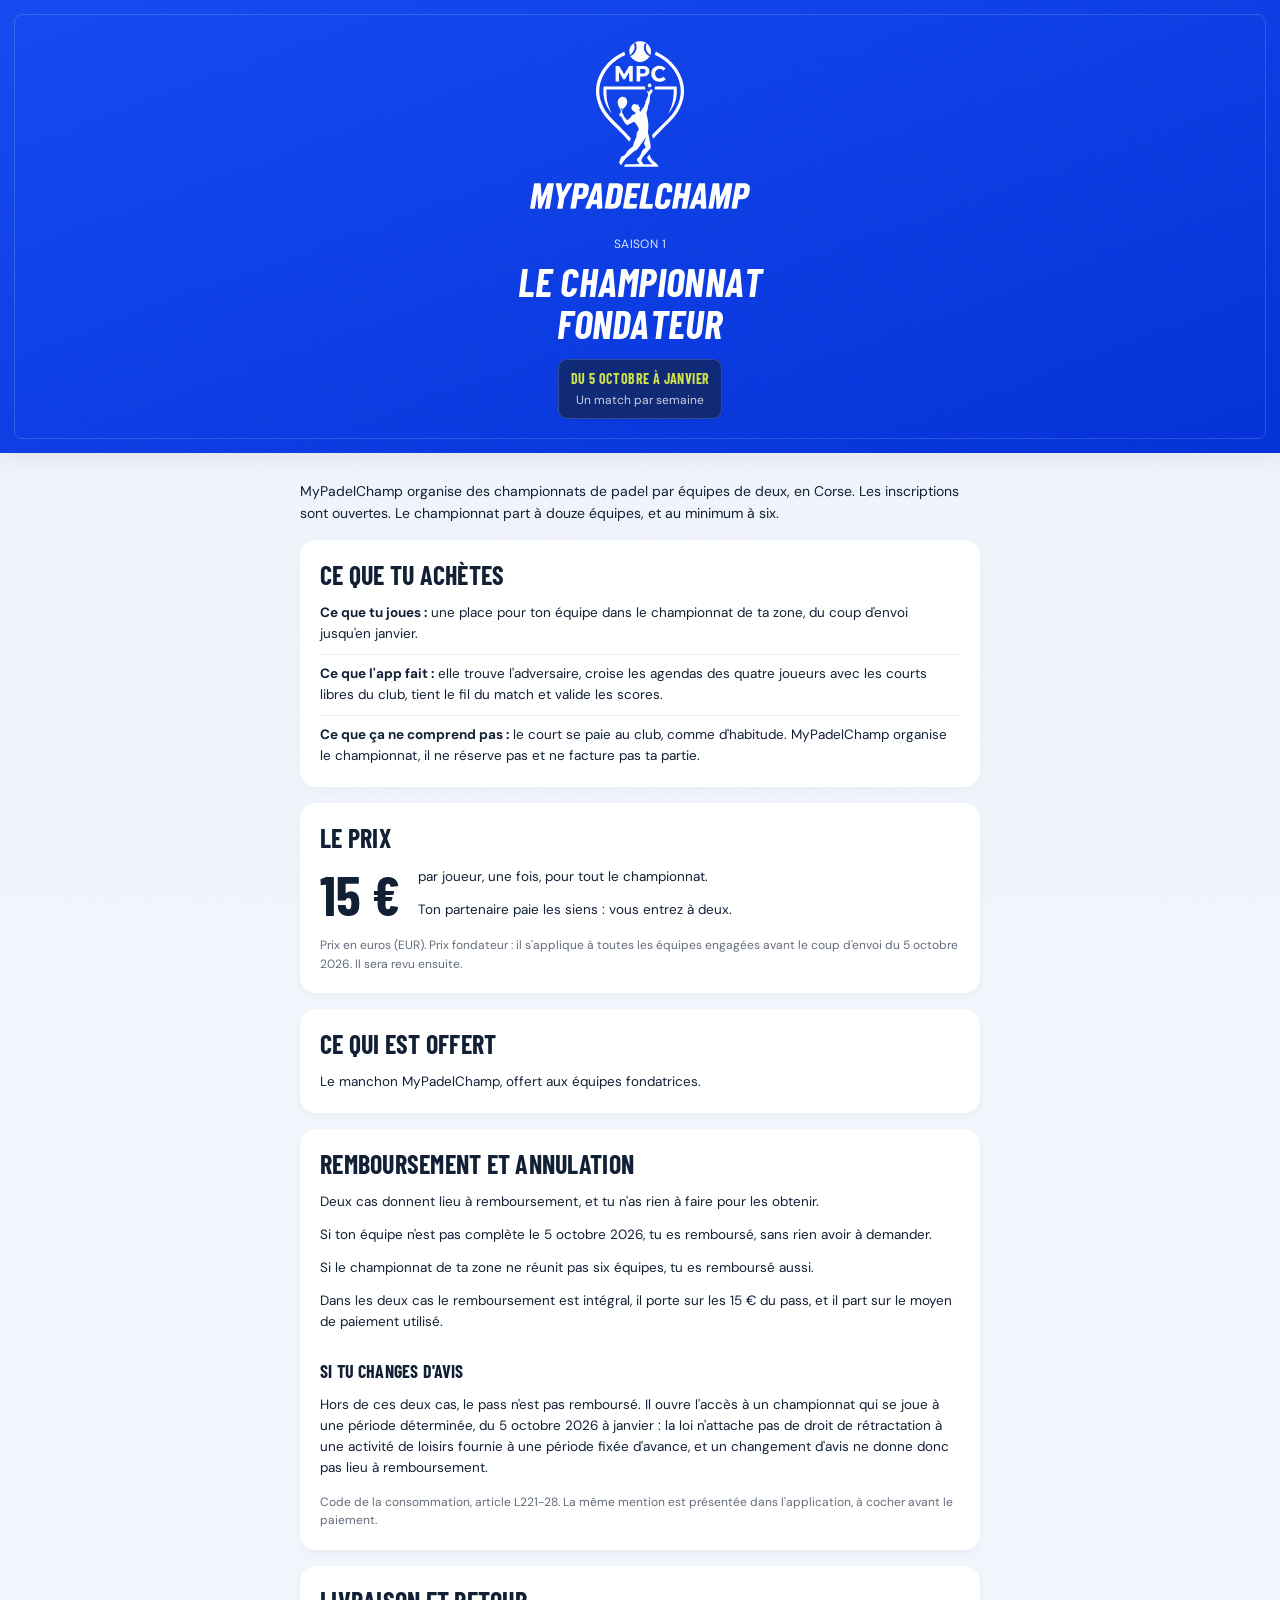
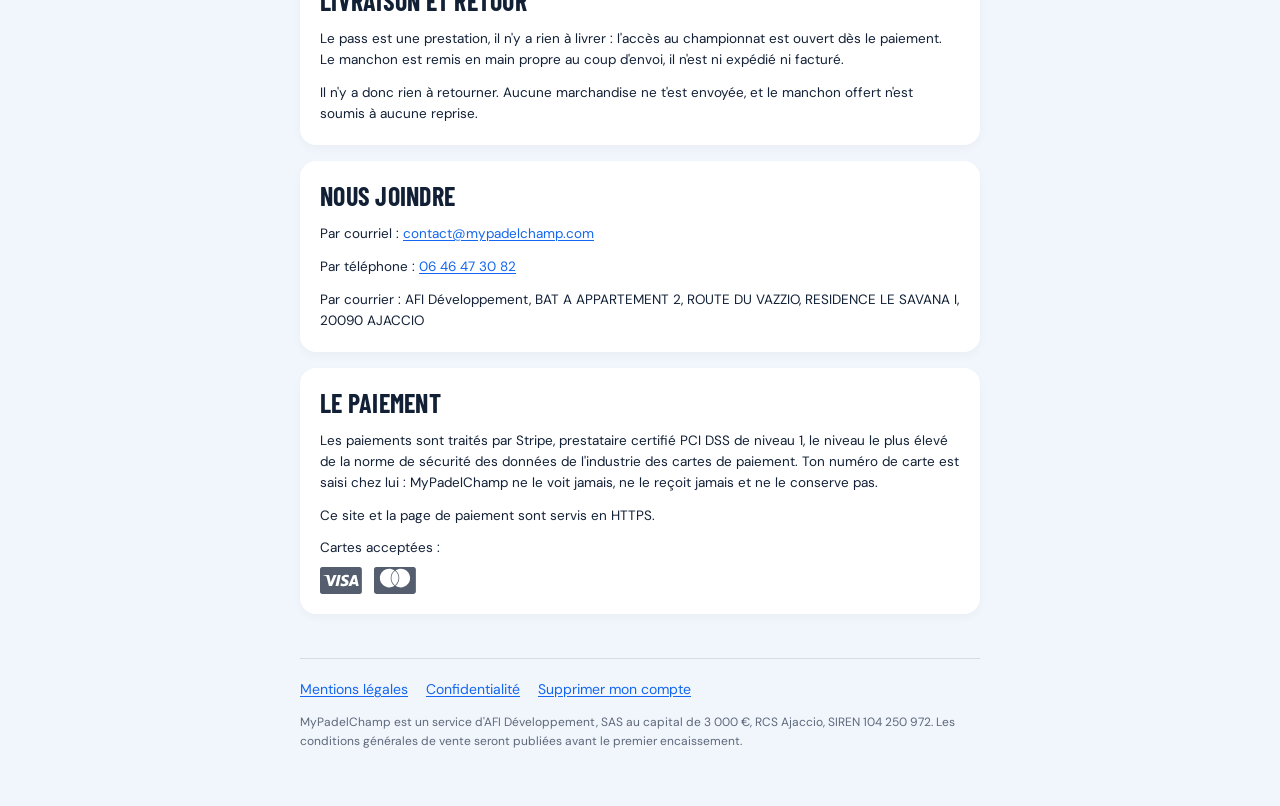
==== index.html @ 0e075cab "Mise a jour du site (source 9bb8afb)" ====
<!DOCTYPE html>
<html lang="fr">
<head>
<meta charset="utf-8">
<meta name="viewport" content="width=device-width, initial-scale=1">
<title>MyPadelChamp, championnats de padel par équipes en Corse</title>
<meta name="description" content="MyPadelChamp organise des championnats de padel par équipes de deux, en Corse. Le pass fondateur, ce qu'il comprend, son prix et ses conditions de remboursement.">
<link rel="canonical" href="https://mypadelchamp.com/">
<link rel="stylesheet" href="styles.css">
<link rel="icon" href="marque/blason.svg" type="image/svg+xml">
<!--
  Fiche produit, et non page de vente : ce site ne promet rien que l'application ne dise pas.
  Les textes du produit, la forme de l'affiche et la politique d'annulation sont ceux de
  l'écran d'offre et de la feuille de paiement de l'application.

  TROIS CHOSES À NE PAS PERDRE DE VUE EN MODIFIANT CETTE PAGE.

  1. La date du coup d'envoi est lue en base par l'application ; ici elle est écrite en dur.
     Ses quatre occurrences se reprennent ensemble ou pas du tout : la plaque de l'affiche,
     la condition du prix fondateur, et les deux cas de remboursement.
  2. La politique d'annulation doit rester mot pour mot celle que le joueur coche avant de
     payer dans l'application. Deux textes qui divergent valent moins que pas de texte.
  3. Aucun chiffre qui ne puisse être prouvé : ni nombre d'inscrits, ni compte à rebours,
     ni témoignage.
-->
</head>
<body>

<header class="affiche">
  <img class="blason" src="marque/blason.svg" alt="">
  <img class="wordmark" src="marque/wordmark.svg" alt="MyPadelChamp">
  <p class="kicker">Saison 1</p>
  <h1>Le championnat<br>fondateur</h1>
  <div class="plaque">
    <p class="plaque-dates">Du 5 octobre à janvier</p>
    <p class="plaque-ligne">Un match par semaine</p>
  </div>
</header>

<main class="page">

  <p class="accroche">MyPadelChamp organise des championnats de padel par équipes de deux, en Corse. Les inscriptions sont ouvertes. Le championnat part à douze équipes, et au minimum à six.</p>

  <section class="carte">
    <h2>Ce que tu achètes</h2>
    <p class="fait"><b>Ce que tu joues :</b> une place pour ton équipe dans le championnat de ta zone, du coup d'envoi jusqu'en janvier.</p>
    <p class="fait"><b>Ce que l'app fait :</b> elle trouve l'adversaire, croise les agendas des quatre joueurs avec les courts libres du club, tient le fil du match et valide les scores.</p>
    <p class="fait"><b>Ce que ça ne comprend pas :</b> le court se paie au club, comme d'habitude. MyPadelChamp organise le championnat, il ne réserve pas et ne facture pas ta partie.</p>
  </section>

  <section class="carte">
    <h2>Le prix</h2>
    <div class="prix">
      <span class="montant">15 €</span>
      <div class="detail">
        <p>par joueur, une fois, pour tout le championnat.</p>
        <p>Ton partenaire paie les siens : vous entrez à deux.</p>
      </div>
    </div>
    <p class="note">Prix en euros (EUR). Prix fondateur : il s'applique à toutes les équipes engagées avant le coup d'envoi du 5 octobre 2026. Il sera revu ensuite.</p>
  </section>

  <section class="carte">
    <h2>Ce qui est offert</h2>
    <p>Le manchon MyPadelChamp, offert aux équipes fondatrices.</p>
  </section>

  <section class="carte">
    <h2>Remboursement et annulation</h2>
    <p>Deux cas donnent lieu à remboursement, et tu n'as rien à faire pour les obtenir.</p>
    <p>Si ton équipe n'est pas complète le 5 octobre 2026, tu es remboursé, sans rien avoir à demander.</p>
    <p>Si le championnat de ta zone ne réunit pas six équipes, tu es remboursé aussi.</p>
    <p>Dans les deux cas le remboursement est intégral, il porte sur les 15 € du pass, et il part sur le moyen de paiement utilisé.</p>
    <h3>Si tu changes d'avis</h3>
    <p>Hors de ces deux cas, le pass n'est pas remboursé. Il ouvre l'accès à un championnat qui se joue à une période déterminée, du 5 octobre 2026 à janvier : la loi n'attache pas de droit de rétractation à une activité de loisirs fournie à une période fixée d'avance, et un changement d'avis ne donne donc pas lieu à remboursement.</p>
    <p class="note">Code de la consommation, article L221-28. La même mention est présentée dans l'application, à cocher avant le paiement.</p>
  </section>

  <section class="carte">
    <h2>Livraison et retour</h2>
    <p>Le pass est une prestation, il n'y a rien à livrer : l'accès au championnat est ouvert dès le paiement. Le manchon est remis en main propre au coup d'envoi, il n'est ni expédié ni facturé.</p>
    <p>Il n'y a donc rien à retourner. Aucune marchandise ne t'est envoyée, et le manchon offert n'est soumis à aucune reprise.</p>
  </section>

  <section class="carte">
    <h2>Nous joindre</h2>
    <p>Par courriel : <a href="mailto:contact@mypadelchamp.com">contact@mypadelchamp.com</a></p>
    <p>Par téléphone : <a href="tel:+33646473082">06 46 47 30 82</a></p>
    <p>Par courrier : AFI Développement, BAT A APPARTEMENT 2, ROUTE DU VAZZIO, RESIDENCE LE SAVANA I, 20090 AJACCIO</p>
  </section>

  <section class="carte">
    <h2>Le paiement</h2>
    <p>Les paiements sont traités par Stripe, prestataire certifié PCI DSS de niveau 1, le niveau le plus élevé de la norme de sécurité des données de l'industrie des cartes de paiement. Ton numéro de carte est saisi chez lui : MyPadelChamp ne le voit jamais, ne le reçoit jamais et ne le conserve pas.</p>
    <p>Ce site et la page de paiement sont servis en HTTPS.</p>
    <p>Cartes acceptées :</p>
    <p class="logos-cartes">
      <svg width="42" height="27" viewBox="0 0 780 500" aria-label="Visa"><path d="M654.2 279.8l-16.6-77.7-27.9 77.7h44.5z" fill="currentColor"/><path fill-rule="evenodd" clip-rule="evenodd" d="M41.5 0h694.6c22.9 0 41.5 19 41.5 42.4v414.7c0 23.4-18.6 42.4-41.5 42.4H41.5C18.6 499.5 0 480.5 0 457.1V42.4C0 19 18.6 0 41.5 0zm358.4 212c0-44.9 41.9-69.1 88.7-69.1 30 0 51.3 9.2 51.3 9.2L530.4 196s-19.5-9.9-43.5-9.9c-21.2 0-31.5 9.3-31.5 17.9 0 9.6 11.9 15.9 26.2 23.4 21.5 11.4 48.4 25.7 48.4 58.4 0 45.6-40.3 71.1-91.5 71.1-34.5 0-60.6-11.5-60.6-11.5l9.7-45.3s22.6 13.6 52.8 13.6c21.3 0 33.8-9.7 33.8-20.6 0-10.7-12.8-17.6-27.7-25.7-21.1-11.4-46.5-25.1-46.5-55.2zM59 152.8l1.1-6.6h89.4c12.9 0 23.5 7.8 25.5 21.5l22.7 119.3 55.6-140.8h56.1L222.9 353.2h-56.2l-41.9-161.7c-3.9-14.9-5.5-19.7-28.4-28C78.6 156.4 59 152.8 59 152.8zm229 200.4l44-206.1h53.4l-43.8 206.1H288zm317.5-188.1c5-12.1 11.8-19 24.7-19h45.1l43.2 207.1h-49.5l-6.6-31.4h-68.3l-10.9 31.4h-56.1l78.4-188.1z" fill="currentColor"/></svg>
      <svg width="42" height="27" viewBox="0 0 780 500" aria-label="Mastercard"><path fill-rule="evenodd" clip-rule="evenodd" d="M736 0H41.5C18.6 0 0 19 0 42.4v414.2C0 480 18.6 499 41.5 499H736c22.9 0 41.5-19 41.5-42.4V42.4C777.5 19 759 0 736 0zM283 378.5C187.4 378.5 109.6 300.9 109.6 205.1 109.6 109.7 187.4 32 283 32.1c34 0 67.5 10.1 95.8 28.9-90.6 74.2-91.3 214.3 0 288.5-28.3 18.6-61.8 28.9-95.8 28.9zm107-37.2c88.2-68.8 87.9-203 0-272.2-87.9 69.2-88.3 203.5 0 272.2zM497 32c95.6 0 173.4 77.7 173.4 173.1 0 95.8-77.8 173.3-173.4 173.2-33.8 0-67.5-10.1-95.8-28.9 91.6-73.8 90.3-214.3 0-288.5C429.6 42.3 463 32 497 32z" fill="currentColor"/></svg>
    </p>
  </section>

  <footer class="pied">
    <nav>
      <a href="mentions-legales.html">Mentions légales</a>
      <a href="confidentialite.html">Confidentialité</a>
      <a href="suppression-de-compte.html">Supprimer mon compte</a>
    </nav>
    <p>MyPadelChamp est un service d'AFI Développement, SAS au capital de 3 000 €, RCS Ajaccio, SIREN 104 250 972. Les conditions générales de vente seront publiées avant le premier encaissement.</p>
  </footer>

</main>

</body>
</html>
---- styles.css ----
/*
 * Feuille unique du site de conformité MyPadelChamp.
 * Trame : docs/design/site-web/00-trame.md. Fiche : docs/design/site-web/FICHE-CONFORMITE.md.
 *
 * Toute couleur vient de src/constants/theme.ts, jamais approchée : le navy est #122036 et rien
 * d'autre. Une variante d'un chiffre près, inventée, a été rattrapée le 2026-07-29 : la valeur
 * fautive n'est pas recopiée ici, sinon le contrôle de l'assertion 5 la trouverait dans ce
 * commentaire et crierait à chaque passage. Toute taille vient de l'échelle Type du même
 * fichier, plancher 12 px.
 *
 * Aucune ressource externe : les polices sont servies depuis polices/, le grain est un SVG
 * inline en data URI. C'est ce qui rend vraie la phrase « aucun cookie ni traceur » de la
 * politique de confidentialité.
 */

/* Polices de l'app, sous-ensemblées sur le latin français (35 Ko au total).
   DM Sans pour le corps, Barlow Condensed pour les titres : FontFamily de theme.ts. */
@font-face {
  font-family: 'DM Sans';
  src: url('polices/DMSans-Regular.woff2') format('woff2');
  font-weight: 400;
  font-display: swap;
}
@font-face {
  font-family: 'DM Sans';
  src: url('polices/DMSans-Bold.woff2') format('woff2');
  font-weight: 700;
  font-display: swap;
}
@font-face {
  font-family: 'Barlow Condensed';
  src: url('polices/BarlowCondensed-Bold.woff2') format('woff2');
  font-weight: 700;
  font-display: swap;
}
/* L'italique porte le titre de l'affiche de saison, comme `tileHero` dans l'app
   (MPCText.tsx:37 = FontFamily.headingItalic). Sous-ensemblée le 2026-07-30 avec la
   recette exacte des trois autres : 175 glyphes, latin français, 9,1 Ko. Le cadratin
   n'est pas dans le jeu, la police ne peut donc pas en dessiner un. */
@font-face {
  font-family: 'Barlow Condensed';
  src: url('polices/BarlowCondensed-BoldItalic.woff2') format('woff2');
  font-weight: 700;
  font-style: italic;
  font-display: swap;
}

:root {
  /* Jetons de theme.ts, Colors.light */
  --texte: #122036;
  --fond: #f1f5fc;
  --surface: #ffffff;
  --surface-selection: #eaf1ff;
  --primaire: #1366f0;
  --succes: #16c172;
  /* Colors.light.borderSubtle : le filet anti-slop, jamais une ligne pleine */
  --filet: rgba(18, 32, 54, 0.08);
  /* Terrains.championnat.gradient */
  --champ-haut: #144af2;
  --champ-bas: #0330d8;
  /* Signature.balle : le jaune de la plaque de dates, War Room et affiche */
  --balle: #cfe34a;
  /* Radius.card et les deux ombres anti-slop de Shadows (noir pur, opacité <= 0.08) */
  --rayon-carte: 16px;
  --ombre-carte: 0 4px 10px rgba(0, 0, 0, 0.03);
  --ombre-affiche: 0 8px 20px rgba(0, 0, 0, 0.06);
  /* Échelle Type */
  --t-display: 40px;
  --t-tile-hero: 26px;
  --t-titre-ecran: 21px;
  --t-label-section: 18px;
  --t-base: 14px;
  --t-body: 13.5px;
  --t-caption: 12px;
}

*, *::before, *::after { box-sizing: border-box; }

body {
  margin: 0;
  background: var(--fond);
  color: var(--texte);
  font-family: 'DM Sans', system-ui, sans-serif;
  font-size: var(--t-body);
  line-height: 1.55;
  -webkit-text-size-adjust: 100%;
}

/* Le grain de l'app, posé sur tout l'écran. Sans lui les aplats se lisent comme génériques
   (leçon mesurée le 2026-07-29). Il ne doit jamais intercepter un clic. */
body::before {
  content: '';
  position: fixed;
  inset: 0;
  pointer-events: none;
  z-index: 1;
  opacity: 0.035;
  background-image: url("data:image/svg+xml,%3Csvg xmlns='http://www.w3.org/2000/svg'%3E%3Cfilter id='g'%3E%3CfeTurbulence type='fractalNoise' baseFrequency='0.85' numOctaves='3'/%3E%3C/filter%3E%3Crect width='100%25' height='100%25' filter='url(%23g)'/%3E%3C/svg%3E");
}

/* ===== Ossature ===== */

.page {
  position: relative;
  z-index: 2;
  max-width: 720px;
  margin: 0 auto;
  padding: 0 20px 56px;
}

h1, h2, h3 {
  font-family: 'Barlow Condensed', 'DM Sans', system-ui, sans-serif;
  font-weight: 700;
  text-transform: uppercase;
  letter-spacing: 0.01em;
  /* lineHeight jamais inférieur à fontSize : les accents seraient rognés (leçon du 27/07). */
  line-height: 1.12;
  margin: 0;
}

h1 { font-size: var(--t-display); }
h2 { font-size: var(--t-tile-hero); margin-top: 40px; }
h3 { font-size: var(--t-label-section); margin-top: 28px; }

p { margin: 12px 0 0; }
p:first-child { margin-top: 0; }

a { color: var(--primaire); text-decoration: underline; text-underline-offset: 2px; }

/* ===== L'affiche de saison =====
   Report de la forme B2 de `src/app/championnat/offre.tsx`, arbitrée par Derek le
   2026-07-27 : l'écran EST l'objet qu'il vend. Le site montrait un fronton de marque
   et un titre nu sur fond clair ; il porte désormais la même affiche que l'app, aux
   mêmes valeurs (dégradé Terrains.championnat, bordure de court, plaque de dates au
   jaune Signature.balle). Rien n'est inventé, tout est repris de theme.ts.

   L'axe reste centré, contrairement à l'app qui aligne à gauche : c'est le seul écart,
   il tient au blason et au wordmark, qui n'existent pas sur l'écran d'offre. */

.affiche {
  position: relative;
  /* Enfant direct du body, qui n'a aucun padding : PAS de marge négative ici. Celle de
     l'ancien `.fronton` était écrite pour un enfant de `.page` et faisait déborder la
     page de 20 px à droite, à toutes les largeurs (mesuré de 320 à 1024 le 30/07). */
  margin: 0 0 28px;
  padding: 40px 24px 34px;
  background: linear-gradient(160deg, var(--champ-haut), var(--champ-bas));
  color: var(--surface);
  text-align: center;
  overflow: hidden;
  box-shadow: var(--ombre-affiche);
}

/* Bordure de court seule, sans médiane : l'affiche pose du texte pleine largeur, que le
   filet couperait en deux. Valeurs de `courtBorder` (offre.tsx:262) : 1,2 px à 16 %. */
.affiche::after {
  content: '';
  position: absolute;
  /* Épaisseur et opacité de l'app ; le retrait passe de 9 à 14 px, parce qu'ici l'affiche est
     un bandeau pleine largeur et non une carte de 360 px : à 9 px le filet se lisait comme un
     liseré collé au bord (vu au rendu du 30/07 à 1024 px). */
  inset: 14px;
  border: 1.2px solid rgba(255, 255, 255, 0.16);
  border-radius: 8px;
  pointer-events: none;
}

.affiche img.blason {
  display: block;
  width: 88px;
  height: auto;
  margin: 0 auto 16px;
  /* Le SVG est navy : sur l'affiche il se pose en blanc. */
  filter: brightness(0) invert(1);
}

/* Le wordmark identifie la marque, il ne doit pas dominer le titre de la saison : sur
   l'écran d'offre de l'app, le titre est seul et il EST le héros. Ramené de 300 à 220 px
   pour que la hiérarchie soit la même ici (vu au rendu du 30/07, où il l'écrasait). */
.affiche img.wordmark {
  display: block;
  width: min(220px, 62%);
  height: auto;
  margin: 0 auto;
  filter: brightness(0) invert(1);
}

/* Variant `kpiLabel` : DM Sans 12 px, interlettrage 0,4, capitales. L'app le pose à 72 %
   de blanc, ce qui donne 4,0:1 sur le bleu du haut ; monté à 86 % pour tenir 5,1:1. */
.affiche .kicker {
  margin: 26px 0 0;
  font-size: var(--t-caption);
  letter-spacing: 0.4px;
  text-transform: uppercase;
  color: rgba(255, 255, 255, 0.86);
}

/* Variant `tileHero` : Barlow Condensed Bold Italic 26 px, interlettrage 0,26, capitales.
   L'interligne reste au-dessus de la taille, sinon les accents des capitales sont rognés
   (leçon du 27/07, et l'app pose 27 pour 26). */
.affiche h1 {
  margin: 6px 0 0;
  font-family: 'Barlow Condensed', 'DM Sans', system-ui, sans-serif;
  font-style: italic;
  font-size: var(--t-tile-hero);
  line-height: 1.06;
  letter-spacing: 0.26px;
  text-transform: uppercase;
  color: var(--surface);
}

/* La plaque de `offre.tsx:276` : fond navy à 62 %, filet blanc à 16 %, rayon 9.
   Un écart assumé sur la seule valeur de fond : l'app y écrit un navy littéral qui ne vient
   d'aucun jeton de theme.ts, et il n'est pas recopié ici, sinon le contrôle de l'assertion 5
   le trouverait dans ce commentaire et crierait à chaque passage. Le site dérive du navy `--texte`
   (#122036), comme l'exige l'assertion 5 de la fiche. Les deux sont des navy à 62 % sur
   un bleu profond, l'écart ne se voit pas ; c'est l'app qui devrait rentrer dans le rang. */
.affiche .plaque {
  display: inline-block;
  margin-top: 14px;
  padding: 8px 12px;
  background: rgba(18, 32, 54, 0.62);
  border: 1px solid rgba(255, 255, 255, 0.16);
  border-radius: 9px;
}

.affiche .plaque-dates {
  margin: 0;
  font-family: 'Barlow Condensed', system-ui, sans-serif;
  font-weight: 700;
  font-size: var(--t-base);
  letter-spacing: 0.4px;
  text-transform: uppercase;
  color: var(--balle);
}

.affiche .plaque-ligne {
  margin: 2px 0 0;
  font-size: var(--t-caption);
  color: rgba(255, 255, 255, 0.78);
}

/* L'accroche a quitté l'affiche : elle décrit l'entreprise, ce que Stripe demande, et
   elle se lit mieux en noir sur le fond clair qu'en blanc sur le bleu. */
.accroche {
  margin: 0 0 4px;
  font-size: var(--t-base);
}

/* ===== En-tête des pages secondaires ===== */

.entete {
  display: flex;
  align-items: center;
  gap: 12px;
  padding: 24px 0 8px;
}

.entete img {
  width: 34px;
  height: auto;
}

.entete a {
  font-family: 'Barlow Condensed', system-ui, sans-serif;
  font-size: var(--t-label-section);
  text-transform: uppercase;
  color: var(--texte);
  text-decoration: none;
}

/* ===== Cartes ===== */

/* Rayon et ombre repris à l'exact de `Radius.card` (16) et `Shadows.light` : le site
   posait 14 px et une ombre à 0,05 de son cru, l'app pose 16 px et 0 4px 10px / 0,03. */
.carte {
  background: var(--surface);
  border-radius: var(--rayon-carte);
  padding: 20px;
  margin-top: 16px;
  /* Ombre anti-slop : noir pur, opacité sous 0.08, jamais de teinte bleue. */
  box-shadow: var(--ombre-carte);
}

/* La marge basse est portée par le titre, jamais retirée au premier paragraphe : sans elle le
   texte touche le titre (vu au rendu du 2026-07-29 sur la première carte de l'accueil).
   Seul le PREMIER titre de la carte perd sa marge haute : l'annuler pour tous collait les
   sous-titres au contenu qui les précède (même rendu, page confidentialité). */
.carte h2, .carte h3 { margin-bottom: 14px; }
.carte > h2:first-child, .carte > h3:first-child { margin-top: 0; }

/* Un fait : son intitulé en gras, sa suite dans la même phrase. Les faits sont séparés
   par le filet `borderSubtle`, comme `faitSuivant` dans l'app (offre.tsx:298), et non
   par un simple blanc : c'est ce qui les fait lire comme une liste de garanties. */
.fait { margin-top: 0; padding: 9px 0; }
.fait + .fait { border-top: 1px solid var(--filet); }
.fait:first-of-type { padding-top: 0; }
.fait:last-of-type { padding-bottom: 0; }
.fait b { font-weight: 700; }

/* ===== Le prix ===== */

/* Centré et non aligné sur la ligne de base : le détail fait deux lignes, et une baseline
   commune le laissait flotter sous le montant. */
.prix {
  display: flex;
  align-items: center;
  gap: 18px;
  flex-wrap: wrap;
}

.prix .montant {
  font-family: 'Barlow Condensed', system-ui, sans-serif;
  font-weight: 700;
  font-size: 56px;
  line-height: 1;
  color: var(--texte);
}

.prix .detail { flex: 1 1 15em; min-width: 12em; }

.note {
  margin-top: 14px;
  font-size: var(--t-caption);
  color: rgba(18, 32, 54, 0.66);
}

/* ===== Logos des cartes ===== */

.logos-cartes {
  display: flex;
  gap: 12px;
  align-items: center;
  margin-top: 8px;
  color: rgba(18, 32, 54, 0.72);
}

ul, ol { margin: 12px 0 0; padding-left: 22px; }
li { margin-top: 6px; }

/* ===== Table des mentions ===== */

.mentions {
  width: 100%;
  border-collapse: collapse;
  margin-top: 8px;
  font-size: var(--t-base);
}

.mentions th, .mentions td {
  text-align: left;
  vertical-align: top;
  padding: 9px 12px 9px 0;
  border-bottom: 1px solid var(--surface-selection);
}

/* Jamais de nowrap : c'est lui qui forçait le tableau à dépasser la carte entre 481 et 560 px
   de large, et la page défilait en travers (mesuré au rendu du 2026-07-29). Le libellé se
   replie, ce qui ne coûte rien. */
.mentions th {
  font-weight: 700;
  width: 38%;
}

.mentions tr:last-child th, .mentions tr:last-child td { border-bottom: none; }

/* Tableau large : il défile dans sa propre boîte, la page ne défile jamais en travers. */
.defilant { overflow-x: auto; }

/* ===== Jeton non rempli =====
   Visible exprès, et vérifiable par grep : l'assertion 2 de la fiche interdit la publication
   tant qu'il en reste un. */
.jeton {
  background: var(--surface-selection);
  border-bottom: 2px solid var(--primaire);
  padding: 0 4px;
  font-weight: 700;
}

/* ===== Pied de page ===== */

.pied {
  margin-top: 44px;
  padding-top: 20px;
  border-top: 1px solid rgba(18, 32, 54, 0.12);
  font-size: var(--t-caption);
  color: rgba(18, 32, 54, 0.66);
}

.pied nav {
  display: flex;
  flex-wrap: wrap;
  gap: 8px 18px;
  margin-bottom: 12px;
  font-size: var(--t-base);
}

/* ===== Petits écrans ===== */

/* Seuil à 560 px et non 480 : entre les deux, une colonne de libellés et une de valeurs ne
   tiennent pas dans la carte. Les couples libellé/valeur s'empilent plutôt que de se serrer. */
/* Au-delà du mobile, le titre de l'affiche passe de `tileHero` (26) à `display` (40) : la
   même échelle Type, le jeton du dessus. À 26 px sur une bannière de 720 px de large, il se
   lisait comme une légende sous le wordmark et non comme le titre de la saison. */
@media (min-width: 561px) {
  .affiche h1 { font-size: var(--t-display); }
}

@media (max-width: 560px) {
  h1 { font-size: 32px; }
  /* Le titre de l'affiche garde sa taille d'app, il ne suit pas le h1 des autres pages. */
  .affiche h1 { font-size: var(--t-tile-hero); }
  .prix .montant { font-size: 44px; }
  .mentions, .mentions tbody, .mentions tr, .mentions th, .mentions td { display: block; }
  .mentions th { width: auto; padding-bottom: 0; border-bottom: none; }
  .mentions td { padding-top: 2px; }
  /* Une adresse email ou une URL ne doit pas pousser la carte hors de l'écran. */
  a { overflow-wrap: anywhere; }
}
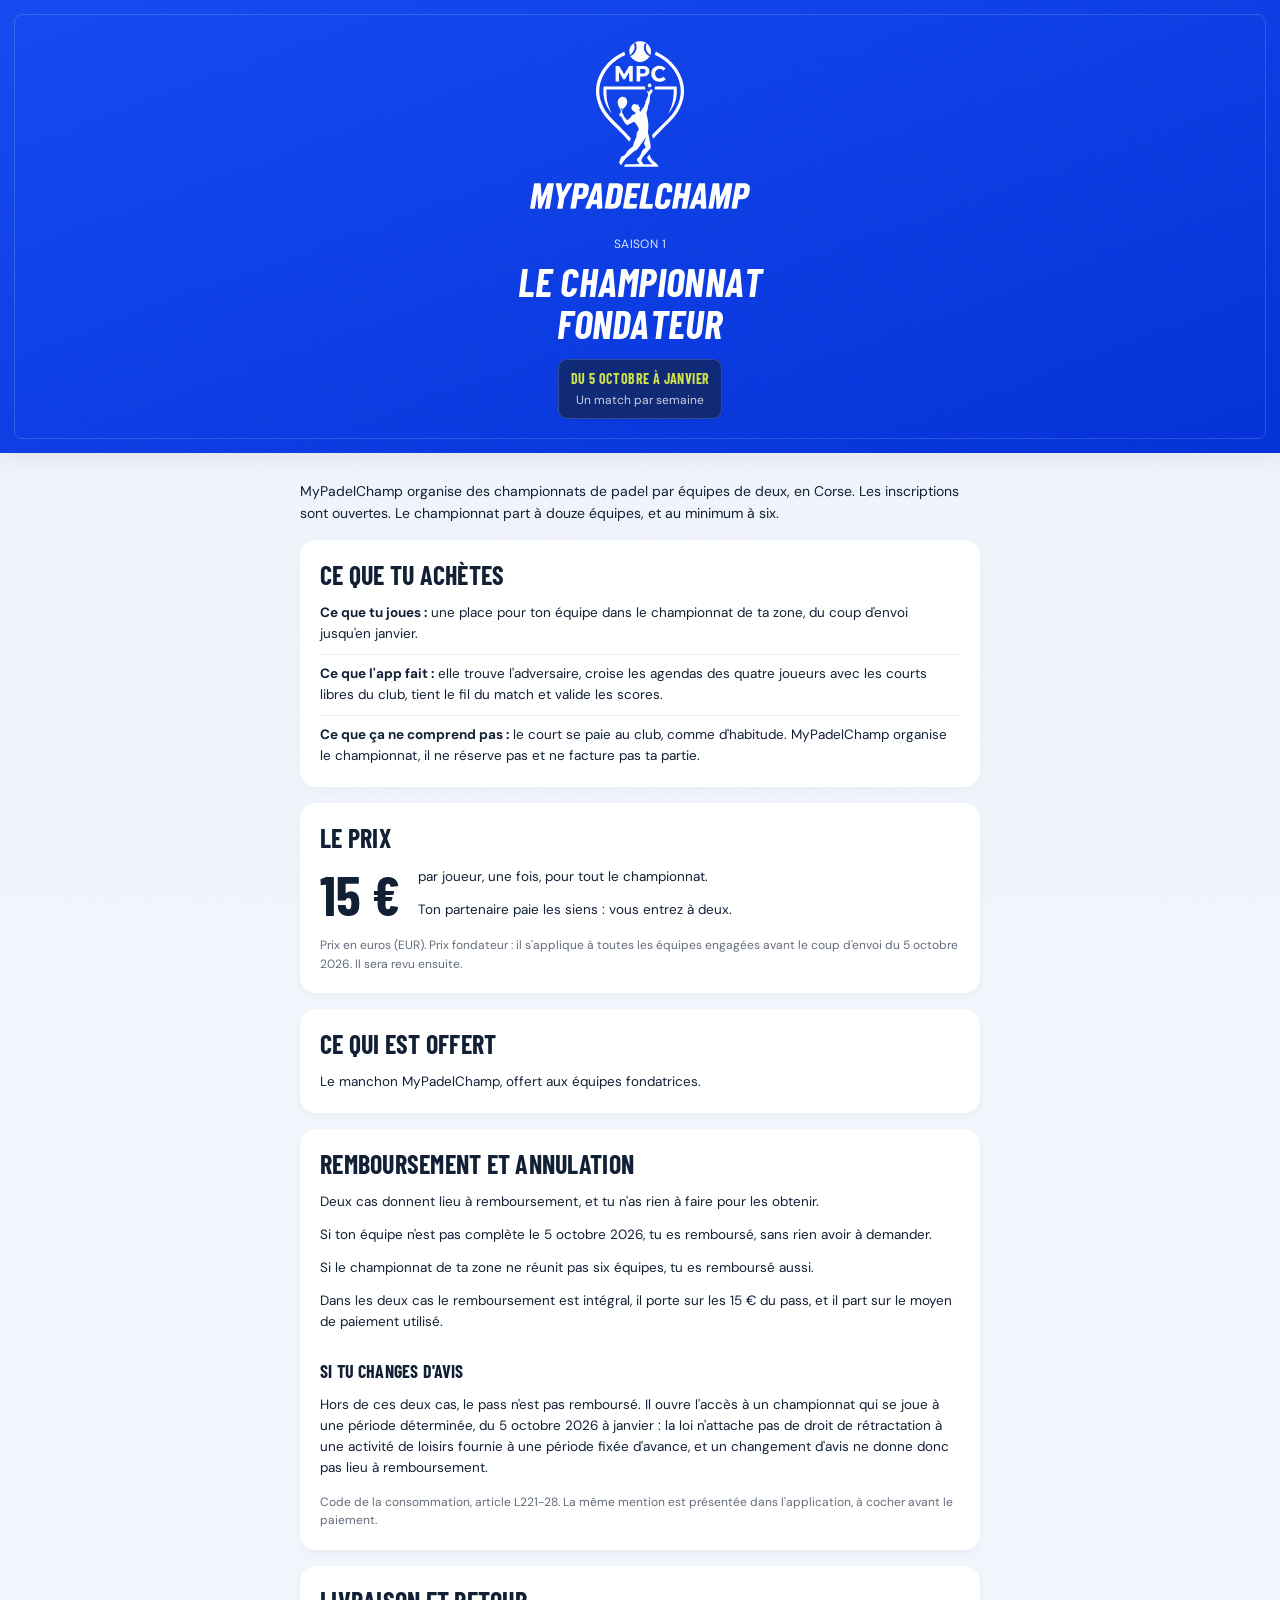
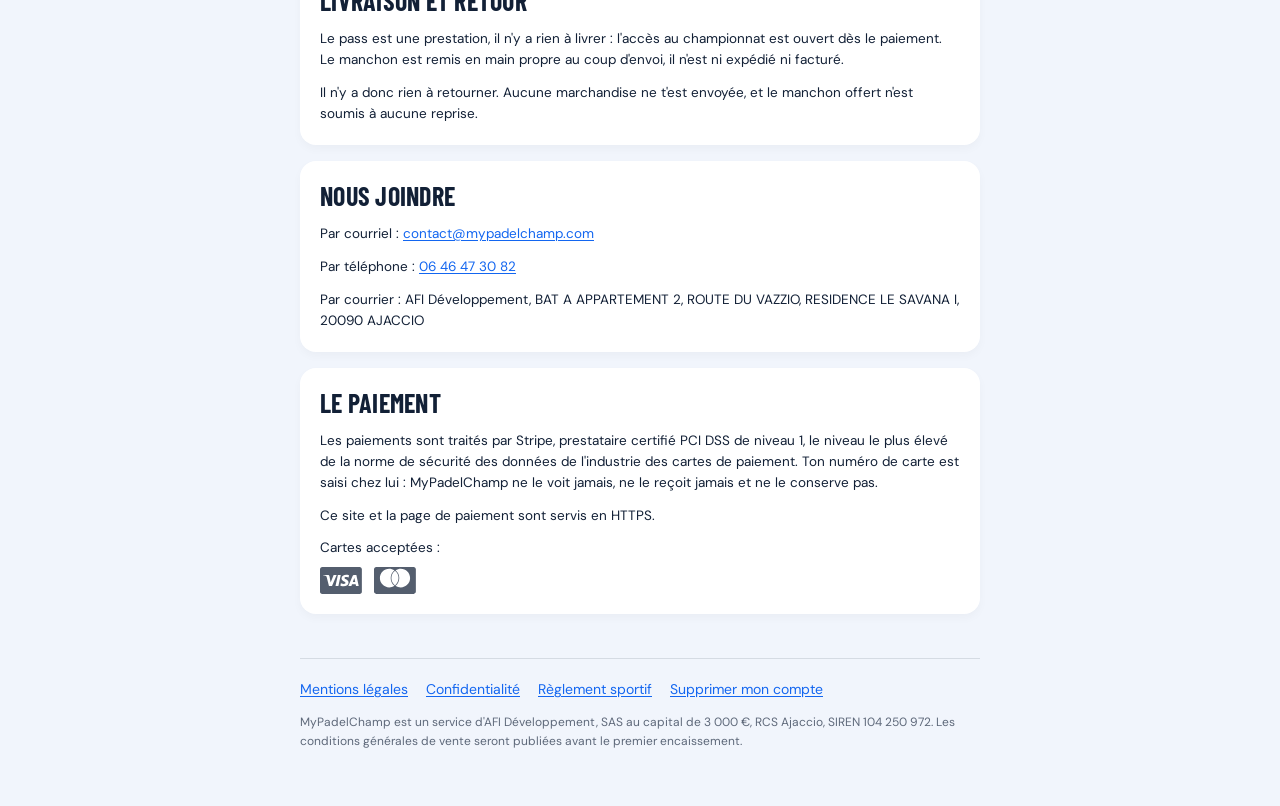
==== commit 632be295: "Mise a jour du site (source 118782a)" ====
--- a/index.html
+++ b/index.html
@@ -104,6 +104,7 @@
     <nav>
       <a href="mentions-legales.html">Mentions légales</a>
       <a href="confidentialite.html">Confidentialité</a>
+      <a href="reglement-sportif.html">Règlement sportif</a>
       <a href="suppression-de-compte.html">Supprimer mon compte</a>
     </nav>
     <p>MyPadelChamp est un service d'AFI Développement, SAS au capital de 3 000 €, RCS Ajaccio, SIREN 104 250 972. Les conditions générales de vente seront publiées avant le premier encaissement.</p>
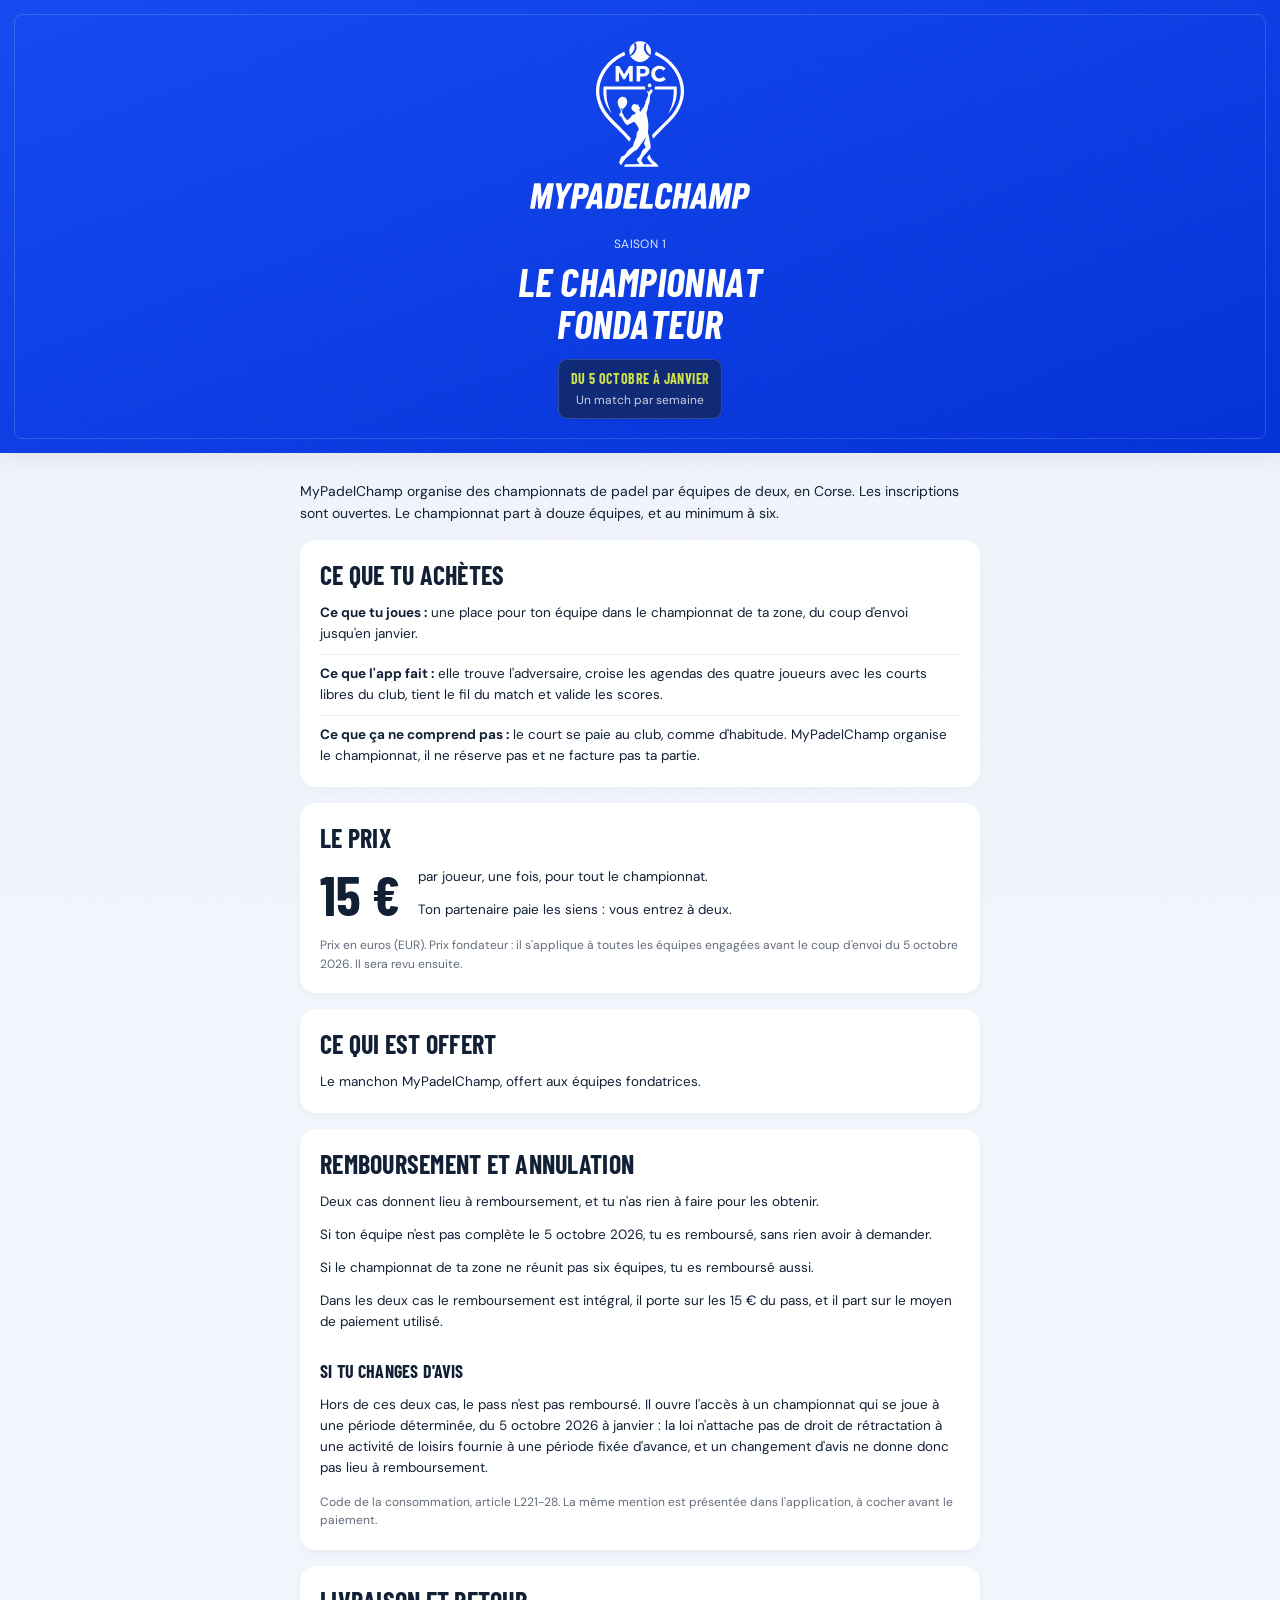
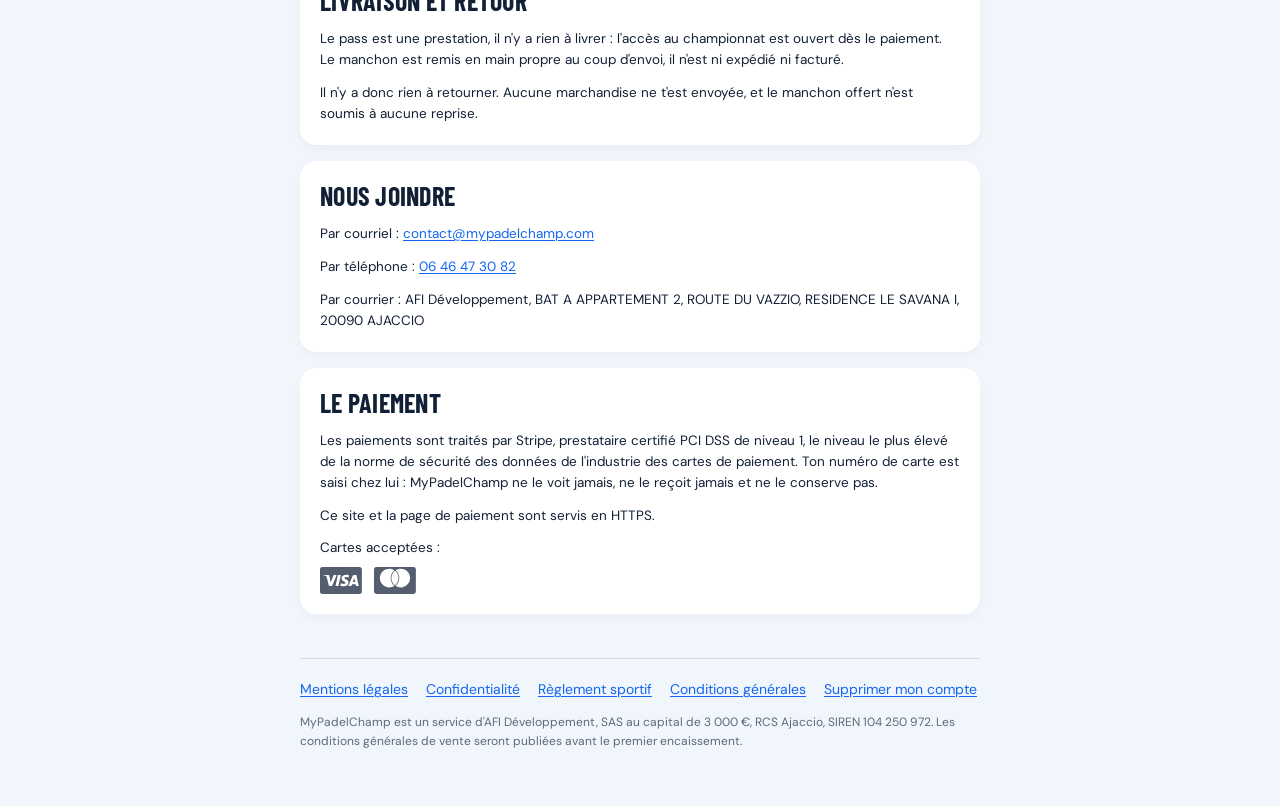
==== commit dac23733: "Mise a jour du site (source 70bcbf3)" ====
--- a/index.html
+++ b/index.html
@@ -105,6 +105,7 @@
       <a href="mentions-legales.html">Mentions légales</a>
       <a href="confidentialite.html">Confidentialité</a>
       <a href="reglement-sportif.html">Règlement sportif</a>
+      <a href="cgu-cgv.html">Conditions générales</a>
       <a href="suppression-de-compte.html">Supprimer mon compte</a>
     </nav>
     <p>MyPadelChamp est un service d'AFI Développement, SAS au capital de 3 000 €, RCS Ajaccio, SIREN 104 250 972. Les conditions générales de vente seront publiées avant le premier encaissement.</p>
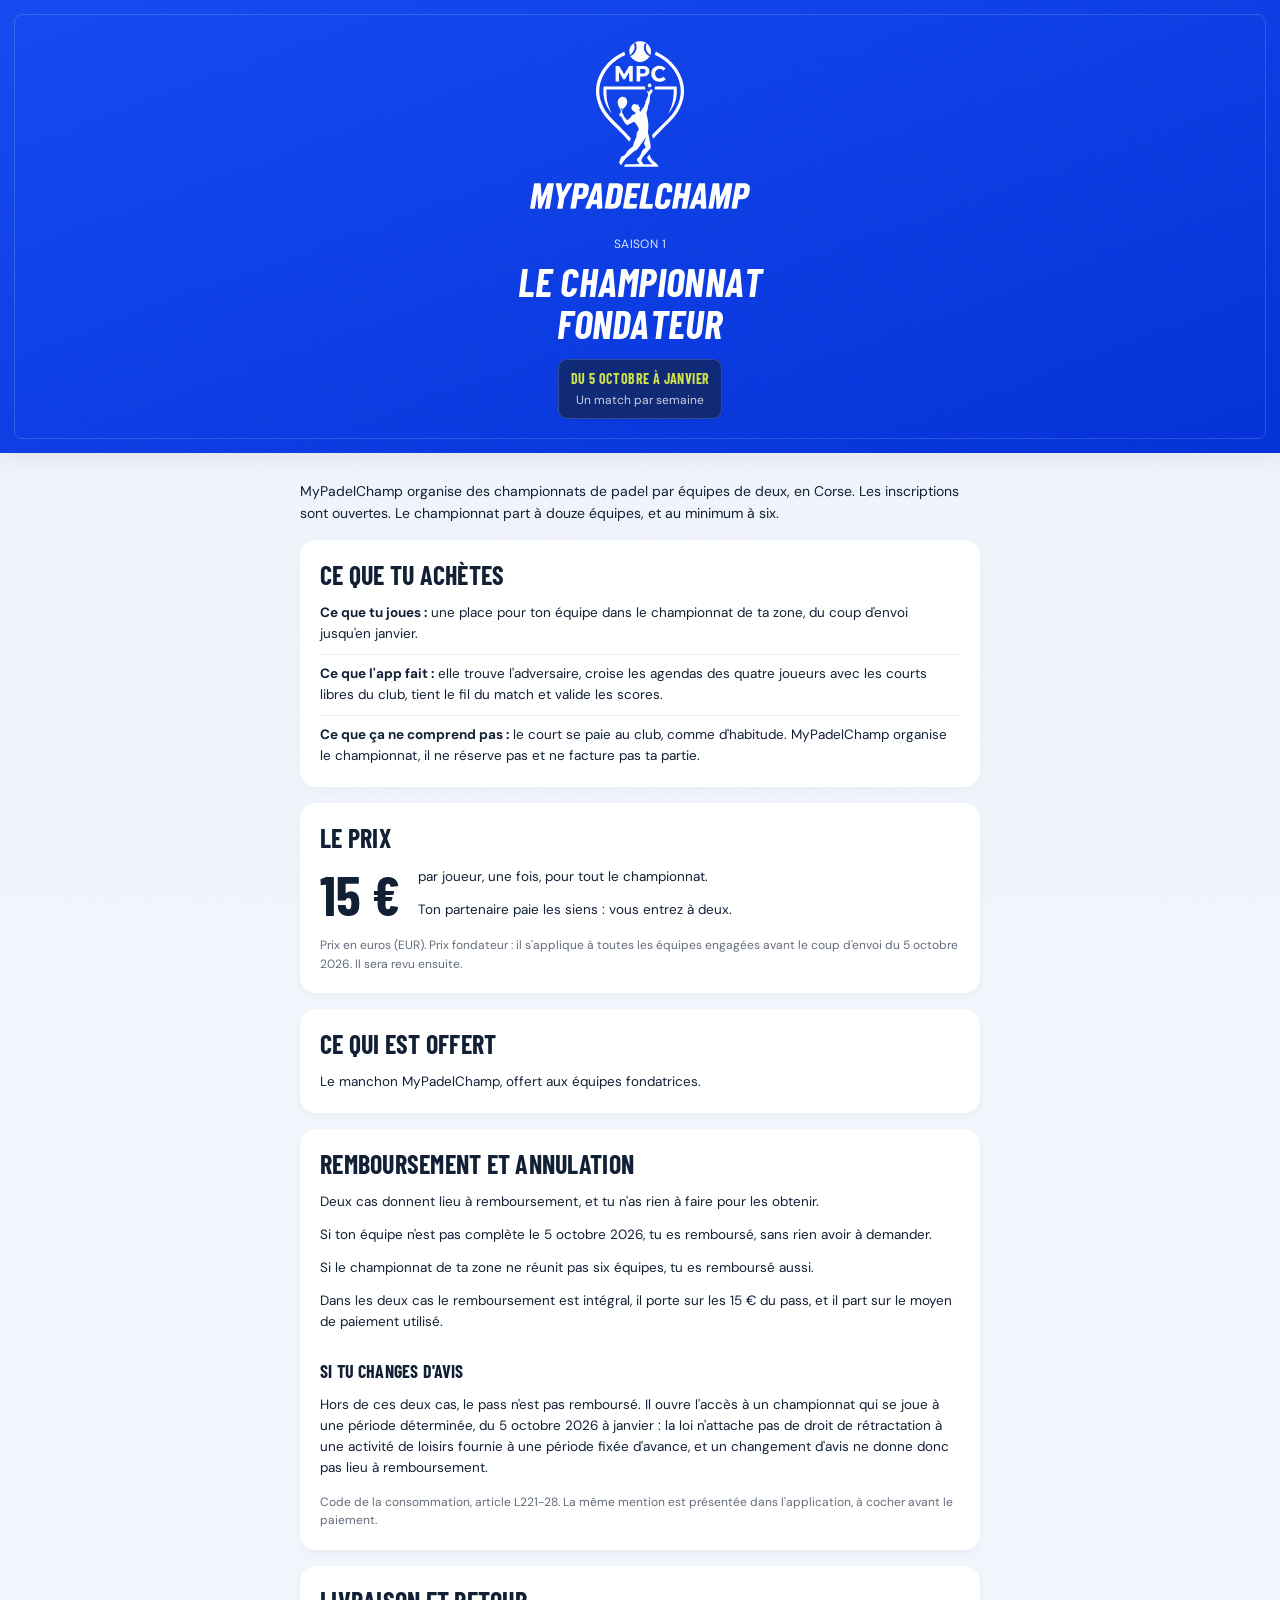
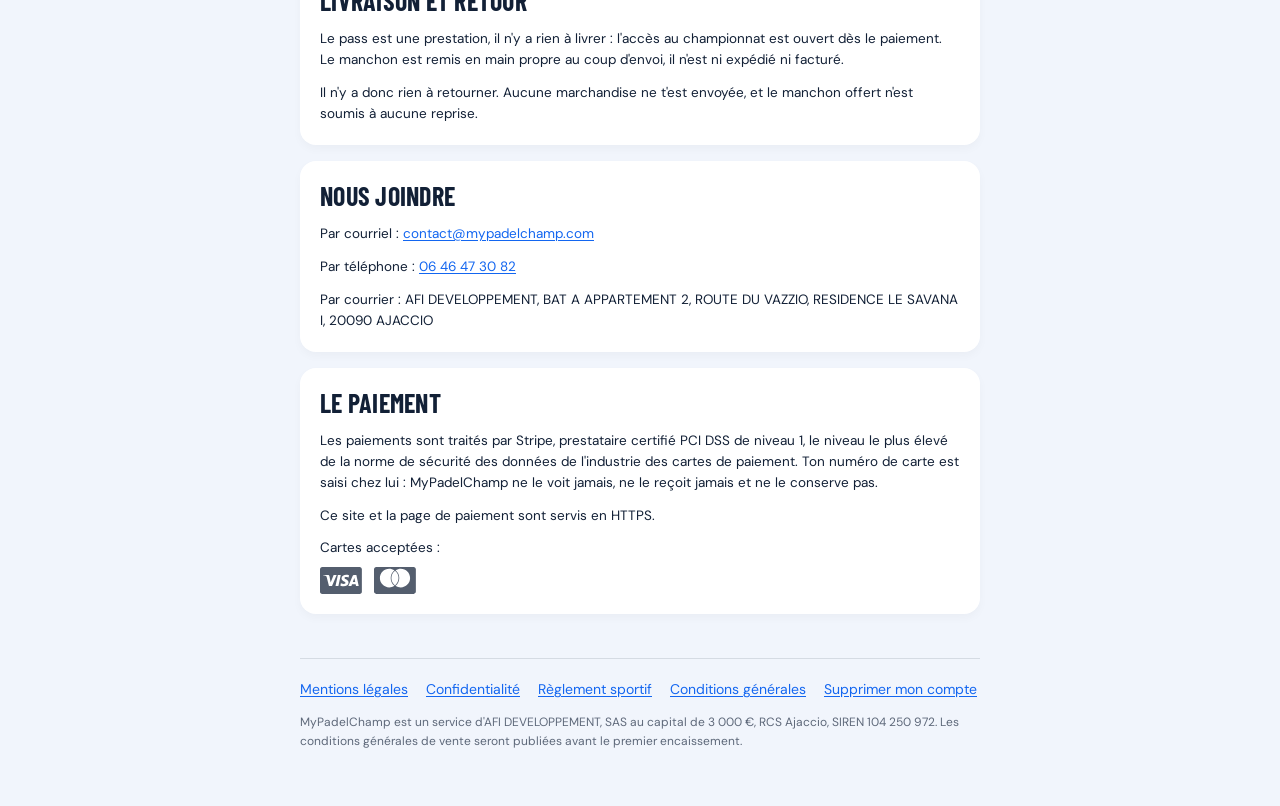
==== commit cbb83a65: "Mise a jour du site (source 4780ca5)" ====
--- a/index.html
+++ b/index.html
@@ -86,7 +86,7 @@
     <h2>Nous joindre</h2>
     <p>Par courriel : <a href="mailto:contact@mypadelchamp.com">contact@mypadelchamp.com</a></p>
     <p>Par téléphone : <a href="tel:+33646473082">06 46 47 30 82</a></p>
-    <p>Par courrier : AFI Développement, BAT A APPARTEMENT 2, ROUTE DU VAZZIO, RESIDENCE LE SAVANA I, 20090 AJACCIO</p>
+    <p>Par courrier : AFI DEVELOPPEMENT, BAT A APPARTEMENT 2, ROUTE DU VAZZIO, RESIDENCE LE SAVANA I, 20090 AJACCIO</p>
   </section>
 
   <section class="carte">
@@ -108,7 +108,7 @@
       <a href="cgu-cgv.html">Conditions générales</a>
       <a href="suppression-de-compte.html">Supprimer mon compte</a>
     </nav>
-    <p>MyPadelChamp est un service d'AFI Développement, SAS au capital de 3 000 €, RCS Ajaccio, SIREN 104 250 972. Les conditions générales de vente seront publiées avant le premier encaissement.</p>
+    <p>MyPadelChamp est un service d'AFI DEVELOPPEMENT, SAS au capital de 3 000 €, RCS Ajaccio, SIREN 104 250 972. Les conditions générales de vente seront publiées avant le premier encaissement.</p>
   </footer>
 
 </main>
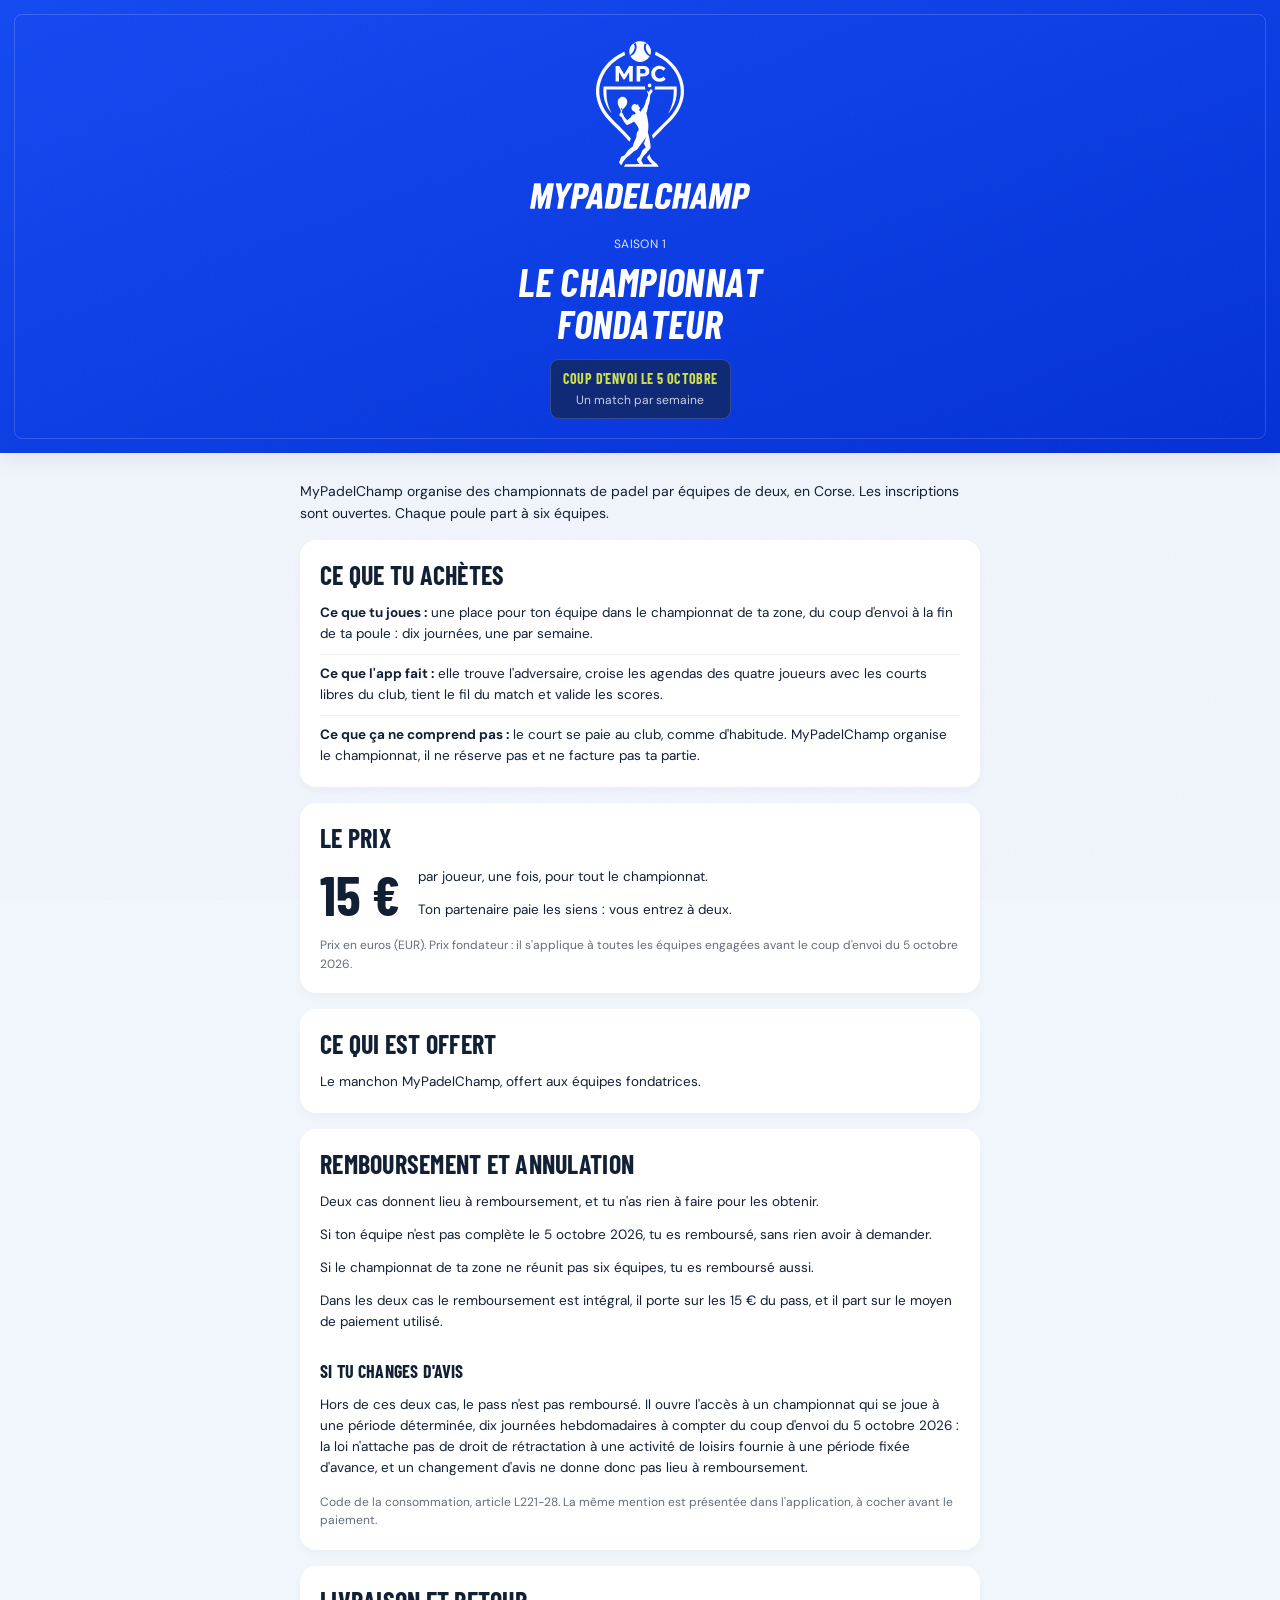
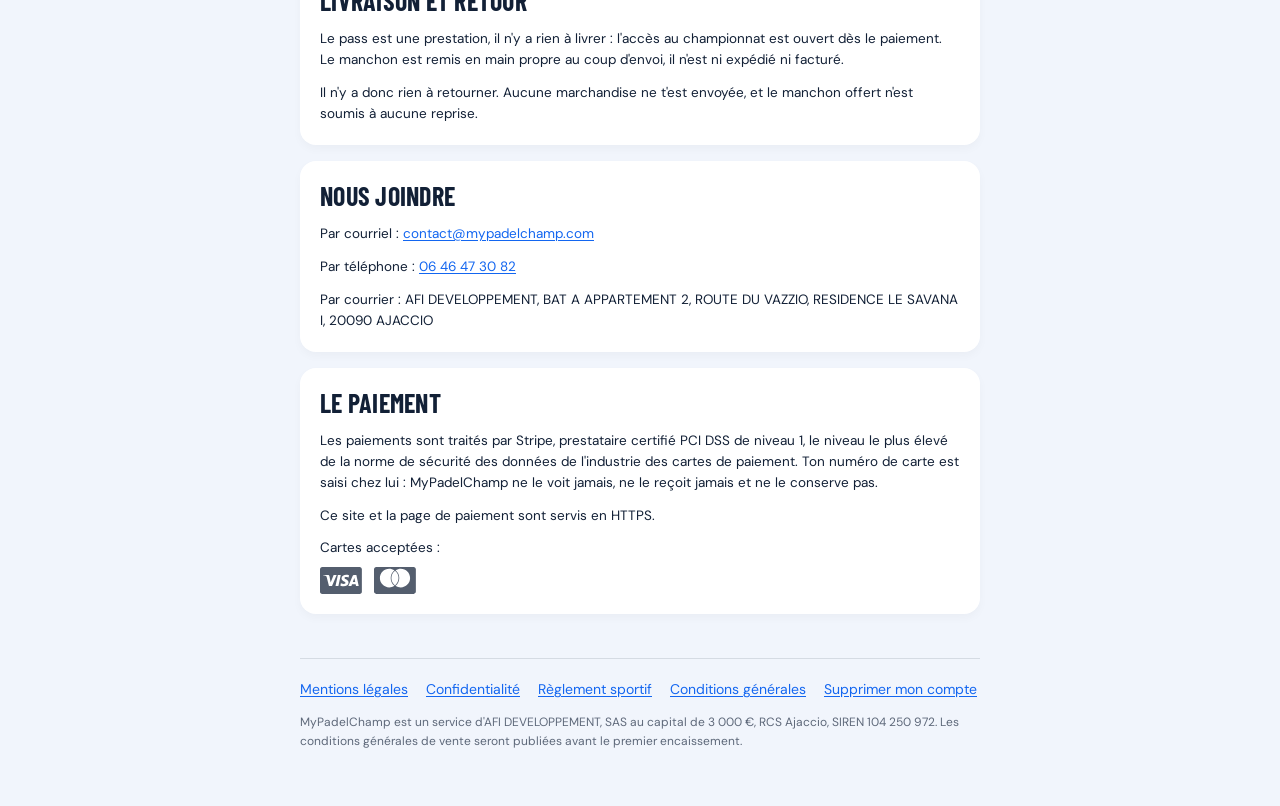
==== commit a7c964c8: "Mise a jour du site (source 7c6616a)" ====
--- a/index.html
+++ b/index.html
@@ -32,18 +32,18 @@
   <p class="kicker">Saison 1</p>
   <h1>Le championnat<br>fondateur</h1>
   <div class="plaque">
-    <p class="plaque-dates">Du 5 octobre à janvier</p>
+    <p class="plaque-dates">Coup d'envoi le 5 octobre</p>
     <p class="plaque-ligne">Un match par semaine</p>
   </div>
 </header>
 
 <main class="page">
 
-  <p class="accroche">MyPadelChamp organise des championnats de padel par équipes de deux, en Corse. Les inscriptions sont ouvertes. Le championnat part à douze équipes, et au minimum à six.</p>
+  <p class="accroche">MyPadelChamp organise des championnats de padel par équipes de deux, en Corse. Les inscriptions sont ouvertes. Chaque poule part à six équipes.</p>
 
   <section class="carte">
     <h2>Ce que tu achètes</h2>
-    <p class="fait"><b>Ce que tu joues :</b> une place pour ton équipe dans le championnat de ta zone, du coup d'envoi jusqu'en janvier.</p>
+    <p class="fait"><b>Ce que tu joues :</b> une place pour ton équipe dans le championnat de ta zone, du coup d'envoi à la fin de ta poule : dix journées, une par semaine.</p>
     <p class="fait"><b>Ce que l'app fait :</b> elle trouve l'adversaire, croise les agendas des quatre joueurs avec les courts libres du club, tient le fil du match et valide les scores.</p>
     <p class="fait"><b>Ce que ça ne comprend pas :</b> le court se paie au club, comme d'habitude. MyPadelChamp organise le championnat, il ne réserve pas et ne facture pas ta partie.</p>
   </section>
@@ -57,7 +57,7 @@
         <p>Ton partenaire paie les siens : vous entrez à deux.</p>
       </div>
     </div>
-    <p class="note">Prix en euros (EUR). Prix fondateur : il s'applique à toutes les équipes engagées avant le coup d'envoi du 5 octobre 2026. Il sera revu ensuite.</p>
+    <p class="note">Prix en euros (EUR). Prix fondateur : il s'applique à toutes les équipes engagées avant le coup d'envoi du 5 octobre 2026.</p>
   </section>
 
   <section class="carte">
@@ -72,7 +72,7 @@
     <p>Si le championnat de ta zone ne réunit pas six équipes, tu es remboursé aussi.</p>
     <p>Dans les deux cas le remboursement est intégral, il porte sur les 15 € du pass, et il part sur le moyen de paiement utilisé.</p>
     <h3>Si tu changes d'avis</h3>
-    <p>Hors de ces deux cas, le pass n'est pas remboursé. Il ouvre l'accès à un championnat qui se joue à une période déterminée, du 5 octobre 2026 à janvier : la loi n'attache pas de droit de rétractation à une activité de loisirs fournie à une période fixée d'avance, et un changement d'avis ne donne donc pas lieu à remboursement.</p>
+    <p>Hors de ces deux cas, le pass n'est pas remboursé. Il ouvre l'accès à un championnat qui se joue à une période déterminée, dix journées hebdomadaires à compter du coup d'envoi du 5 octobre 2026 : la loi n'attache pas de droit de rétractation à une activité de loisirs fournie à une période fixée d'avance, et un changement d'avis ne donne donc pas lieu à remboursement.</p>
     <p class="note">Code de la consommation, article L221-28. La même mention est présentée dans l'application, à cocher avant le paiement.</p>
   </section>
 
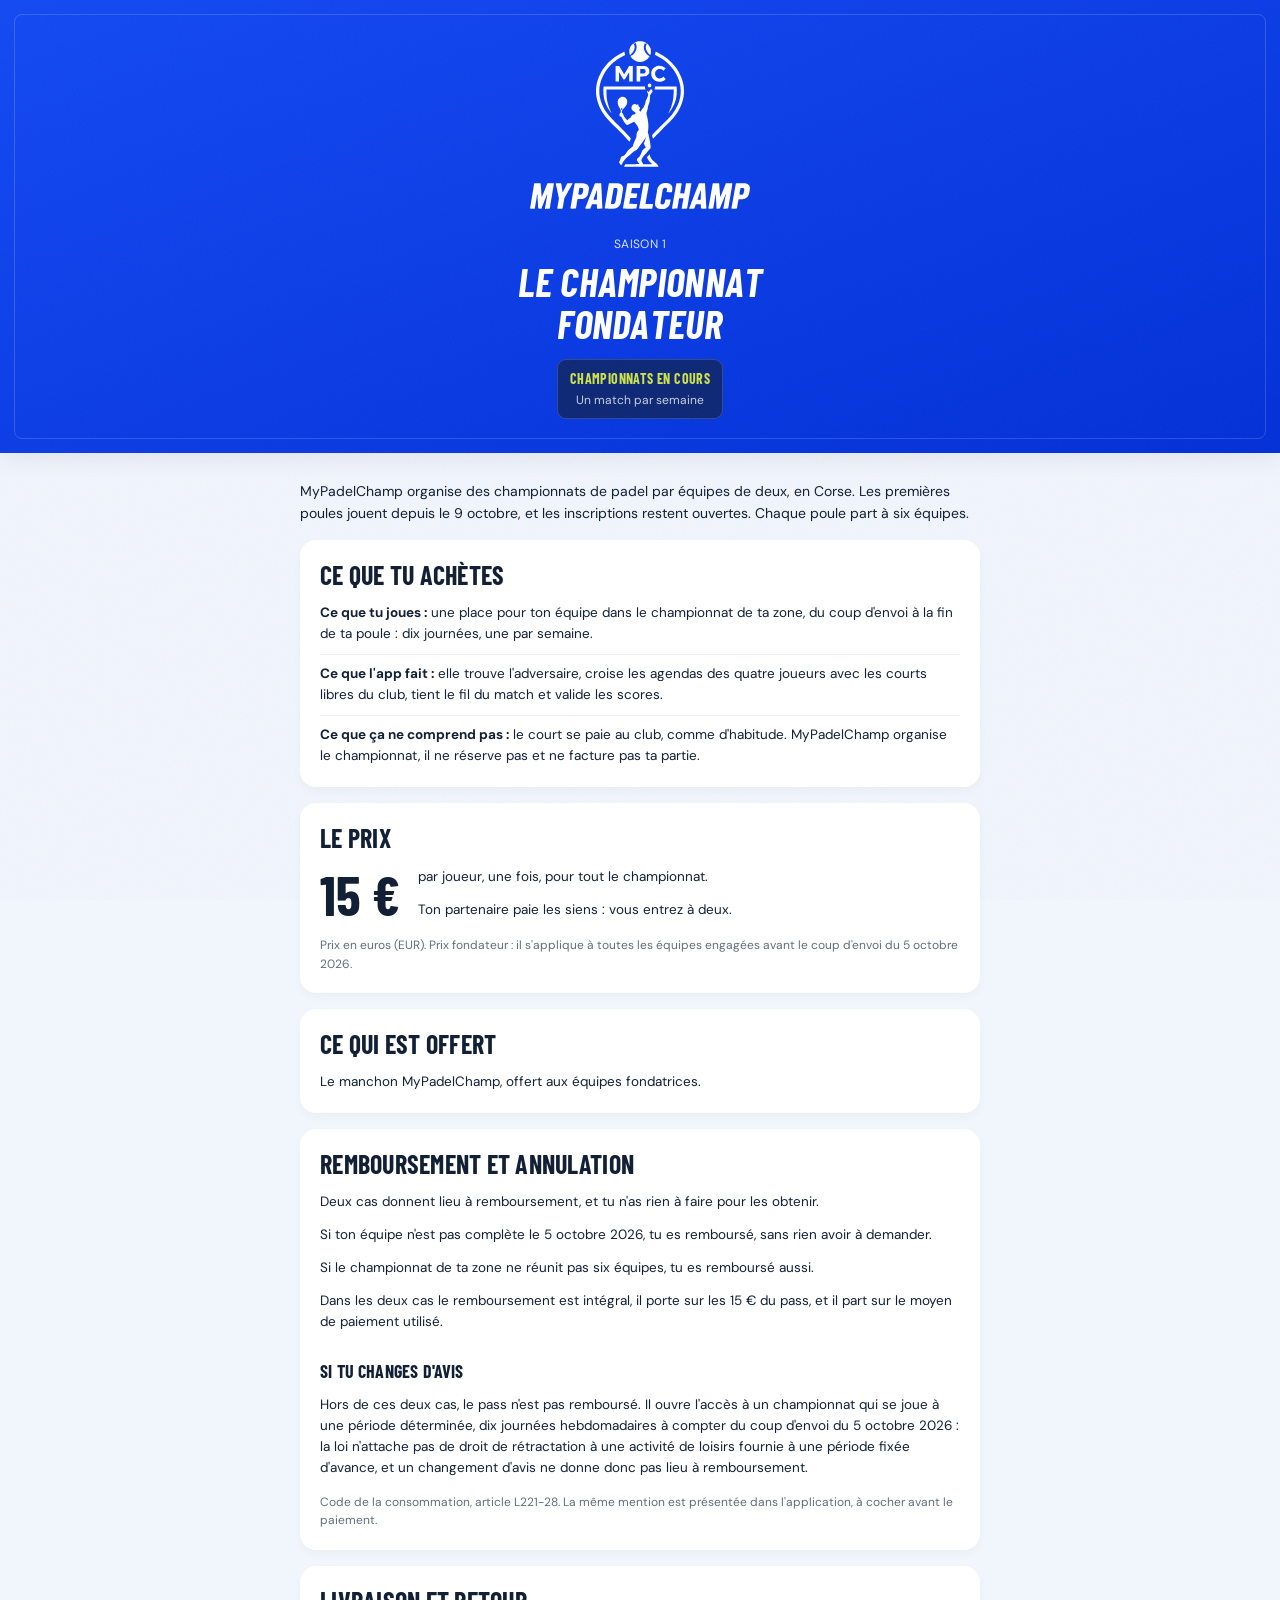
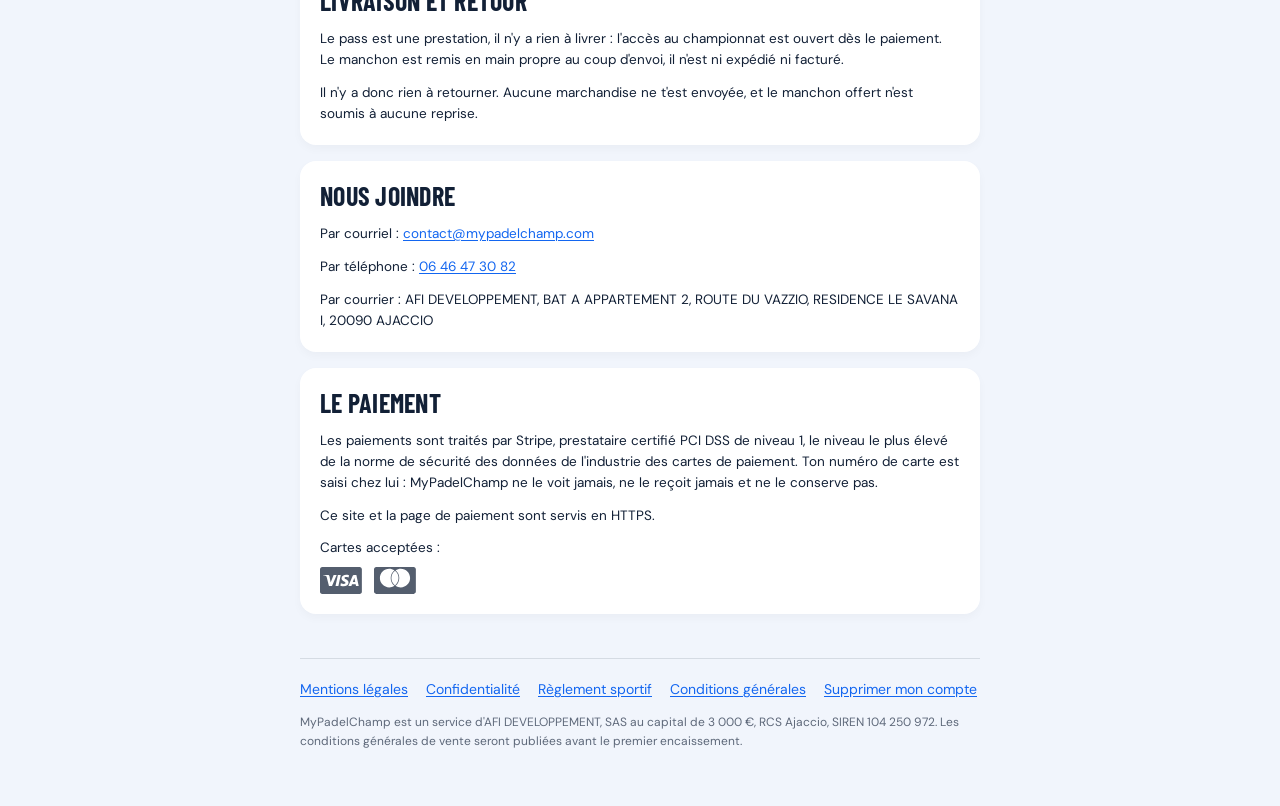
==== commit 35868b0c: "Mise a jour du site (source 7961840)" ====
--- a/index.html
+++ b/index.html
@@ -16,8 +16,10 @@
   TROIS CHOSES À NE PAS PERDRE DE VUE EN MODIFIANT CETTE PAGE.
 
   1. La date du coup d'envoi est lue en base par l'application ; ici elle est écrite en dur.
-     Ses quatre occurrences se reprennent ensemble ou pas du tout : la plaque de l'affiche,
-     la condition du prix fondateur, et les deux cas de remboursement.
+     Depuis le 12/10 la plaque ne la porte plus (« Championnats en cours ») : le 5 octobre est
+     passé. Ses trois occurrences restantes sont des conditions de vente (prix fondateur,
+     remboursement, rétractation) : elles se reprennent ensemble, alignées sur les conditions
+     générales et sur l'écran d'offre, ou pas du tout.
   2. La politique d'annulation doit rester mot pour mot celle que le joueur coche avant de
      payer dans l'application. Deux textes qui divergent valent moins que pas de texte.
   3. Aucun chiffre qui ne puisse être prouvé : ni nombre d'inscrits, ni compte à rebours,
@@ -32,14 +34,14 @@
   <p class="kicker">Saison 1</p>
   <h1>Le championnat<br>fondateur</h1>
   <div class="plaque">
-    <p class="plaque-dates">Coup d'envoi le 5 octobre</p>
+    <p class="plaque-dates">Championnats en cours</p>
     <p class="plaque-ligne">Un match par semaine</p>
   </div>
 </header>
 
 <main class="page">
 
-  <p class="accroche">MyPadelChamp organise des championnats de padel par équipes de deux, en Corse. Les inscriptions sont ouvertes. Chaque poule part à six équipes.</p>
+  <p class="accroche">MyPadelChamp organise des championnats de padel par équipes de deux, en Corse. Les premières poules jouent depuis le 9 octobre, et les inscriptions restent ouvertes. Chaque poule part à six équipes.</p>
 
   <section class="carte">
     <h2>Ce que tu achètes</h2>
--- a/styles.css
+++ b/styles.css
@@ -7,6 +7,12 @@
  * fautive n'est pas recopiée ici, sinon le contrôle de l'assertion 5 la trouverait dans ce
  * commentaire et crierait à chaque passage. Toute taille vient de l'échelle Type du même
  * fichier, plancher 12 px.
+ *
+ * CACHE : le domaine garde cette feuille 4 heures chez le visiteur (max-age=14400, mesuré le
+ * 2026-09-18), alors que les pages HTML sont revérifiées à chaque visite. Une page qui dépend
+ * d'une règle neuve l'appelle donc par une adresse versionnée (styles.css?v=AAAAMMJJ), à changer
+ * à chaque modification qui la concerne. Sans cela, un visiteur récent voit la page sans ses
+ * styles : c'est arrivé à la page /app le jour de sa sortie.
  *
  * Aucune ressource externe : les polices sont servies depuis polices/, le grain est un SVG
  * inline en data URI. C'est ce qui rend vraie la phrase « aucun cookie ni traceur » de la
@@ -325,6 +331,15 @@
   color: rgba(18, 32, 54, 0.66);
 }
 
+/* Une carte entière qui est un lien : le geste unique des pages de retour du paiement
+   (paiement-recu, paiement-en-cours, paiement-impossible). Arbitré par Derek le 2026-09-19 :
+   le lien seul faisait 18 px de haut, la carte en fait 114. Précédent : les terrains de /app,
+   liens de toute leur surface (`a.terrain`). */
+a.carte-lien { display: block; color: var(--texte); text-decoration: none; }
+a.carte-lien h2 { margin: 0; color: var(--primaire); }
+a.carte-lien .note { margin-top: 8px; }
+a.carte-lien:focus-visible { outline: 3px solid var(--texte); outline-offset: 3px; }
+
 /* ===== Logos des cartes ===== */
 
 .logos-cartes {
@@ -417,3 +432,238 @@
   /* Une adresse email ou une URL ne doit pas pousser la carte hors de l'écran. */
   a { overflow-wrap: anywhere; }
 }
+
+/* ===== Page /app : un terrain par information =====
+   Page d'arrivée du QR des affiches de club. Chaque information est portée par un court vu du
+   ciel au tracé réglementaire, dans une surface de l'app prélevée sur photo (Terrains et
+   SURFACES de l'app) : bleu sablé pour l'App Store, synthétique vert pour Android, terre battue
+   pour Instagram. L'élément central est posé sur le filet, comme le VS de l'affiche de match,
+   et les lignes s'interrompent autour de lui : Apple demande autour du badge une marge libre
+   d'un quart de sa hauteur. */
+
+:root {
+  --sable-haut: #1e63c4;
+  --sable-bas: #0f4ba6;
+  --gazon-haut: #6e8f57;
+  --gazon-bas: #4c6345;
+  --terre-haut: #cc774c;
+  --terre-bas: #96532f;
+  /* Lignes de court : COURT_LINE de l'affiche de l'app */
+  --ligne-court: rgba(255, 255, 255, 0.22);
+  /* La plaque du site (offre.tsx:276), navy à 62 % */
+  --plaque: rgba(18, 32, 54, 0.62);
+}
+
+/* Le bandeau reprend la photo de l'image de présentation Play. Pas de second voile sur une
+   photo déjà bichromée : un dégradé local sous le texte seulement, dimensionné au pire pixel
+   de la zone de texte (6,4:1 mesuré le 18/09). */
+.bandeau-app {
+  position: relative;
+  z-index: 2;
+  height: 240px;
+  overflow: hidden;
+  background: var(--champ-bas);
+}
+.bandeau-app .bandeau-photo {
+  position: absolute;
+  inset: 0;
+  width: 100%;
+  height: 100%;
+  object-fit: cover;
+  object-position: 40% 20%;
+}
+.bandeau-app::after {
+  content: '';
+  position: absolute;
+  left: 0;
+  right: 0;
+  bottom: 0;
+  height: 62%;
+  background: linear-gradient(180deg, rgba(3, 48, 216, 0), rgba(3, 48, 216, 0.82) 70%);
+}
+/* Le texte du bandeau suit la colonne des terrains : même largeur maximale, même marge. */
+.bandeau-texte {
+  position: absolute;
+  z-index: 1;
+  left: 0;
+  right: 0;
+  bottom: 20px;
+  max-width: 560px;
+  margin: 0 auto;
+  padding: 0 20px;
+}
+.bandeau-texte h1 { margin: 0; line-height: 0; }
+.bandeau-texte h1 img {
+  width: 220px;
+  height: auto;
+  filter: brightness(0) invert(1);
+}
+.bandeau-texte p {
+  margin: 10px 0 0;
+  font-size: var(--t-base);
+  letter-spacing: 1px;
+  text-transform: uppercase;
+  color: var(--surface);
+}
+
+.page-app { max-width: 560px; padding-top: 20px; }
+.app-colonne { max-width: 720px; margin-top: 18px; }
+.app-colonne .pied { margin-top: 28px; }
+
+.terrains {
+  display: flex;
+  flex-direction: column;
+  gap: 14px;
+}
+
+/* La carte : le court inscrit à 12 px (les vitres), qui garde sa proportion 2:1 à toute
+   largeur ; la carte en tire sa hauteur. */
+.terrain {
+  position: relative;
+  display: block;
+  /* En bas, la zone technique hors des vitres, comme sur l'affiche de l'app */
+  padding: 12px 12px 44px;
+  border-radius: var(--rayon-carte);
+  overflow: hidden;
+  box-shadow: var(--ombre-affiche);
+  color: var(--surface);
+  text-decoration: none;
+}
+a.terrain:focus-visible { outline: 3px solid var(--texte); outline-offset: 3px; }
+.terrain-sable { background: linear-gradient(160deg, var(--sable-haut), var(--sable-bas)); }
+.terrain-gazon { background: linear-gradient(160deg, var(--gazon-haut), var(--gazon-bas)); }
+.terrain-terre { background: linear-gradient(160deg, var(--terre-haut), var(--terre-bas)); }
+/* Les nappes de sable du bleu sablé, extraites de la photo de référence de l'app. */
+.terrain-sable::before {
+  content: '';
+  position: absolute;
+  inset: 0;
+  opacity: 0.55;
+  mix-blend-mode: screen;
+  background: url('images/sable.png') center / cover;
+  pointer-events: none;
+}
+
+.court {
+  --gw: 0px;  /* largeur libre autour de l'élément central */
+  --gh: 0px;  /* hauteur libre autour de l'élément central */
+  position: relative;
+  display: block;
+  aspect-ratio: 2 / 1;
+}
+.court > span { position: absolute; }
+.l-cadre { inset: 0; border: 1.5px solid var(--ligne-court); }
+/* Lignes de service à 3,05 m du fond, soit 15,25 % des 20 m */
+.l-service-g, .l-service-d { top: 0; bottom: 0; width: 1.5px; background: var(--ligne-court); }
+.l-service-g { left: 15.25%; }
+.l-service-d { right: 15.25%; }
+/* Ligne centrale, entre les deux lignes de service, coupée autour de l'élément */
+.l-centre-g, .l-centre-d { top: calc(50% - 0.75px); height: 1.5px; background: var(--ligne-court); }
+.l-centre-g { left: 15.25%; right: calc(50% + var(--gw) / 2); }
+.l-centre-d { left: calc(50% + var(--gw) / 2); right: 15.25%; }
+/* Le filet, en pointillé, coupé de même */
+.l-filet-h, .l-filet-b { left: calc(50% - 1px); width: 0; border-left: 2px dotted rgba(255, 255, 255, 0.7); }
+.l-filet-h { top: 0; bottom: calc(50% + var(--gh) / 2); }
+.l-filet-b { top: calc(50% + var(--gh) / 2); bottom: 0; }
+.poteau { left: calc(50% - 3px); width: 6px; height: 6px; border-radius: 3px; background: var(--surface); }
+.poteau-h { top: -3px; }
+.poteau-b { bottom: -3px; }
+
+.centre {
+  inset: 0;
+  display: flex;
+  align-items: center;
+  justify-content: center;
+}
+/* Même hauteur pour les deux badges : Google demande le sien au moins aussi grand que les autres. */
+.badge-app-store, .badge-google-play { display: block; height: 56px; width: auto; }
+.qr {
+  display: block;
+  background: var(--surface);
+  border-radius: 10px;
+  overflow: hidden;
+}
+.qr img { display: block; width: 100%; height: 100%; }
+/* Le QR généré n'a qu'un module de marge : la norme en demande quatre. */
+.qr-marge { padding: 8px; }
+.qr-marge img { image-rendering: pixelated; }
+.terrain-instagram .qr { width: 120px; height: 120px; }
+
+.terrain-apple .court { --gw: 205px; --gh: 84px; }
+.terrain-google .court { --gw: 216px; --gh: 84px; }
+.terrain-instagram .court { --gw: 144px; --gh: 128px; }
+
+/* Les deux camps ne servent que sur ordinateur, où l'on doit faire passer l'app sur le
+   téléphone : le badge dans un camp, le QR de la fiche dans l'autre. */
+.camps { display: none; }
+
+/* La zone technique : une information que le centre ne porte pas, hors des vitres (charte
+   §2.1), sur une plaque locale ; le blanc seul échouait au contraste sur les trois terrains
+   (1,6 à 3,6:1 au pire pixel). */
+.zone-technique {
+  position: absolute;
+  left: 12px;
+  bottom: 10px;
+  padding: 3px 8px;
+  background: var(--plaque);
+  border-radius: 6px;
+  font-family: 'Barlow Condensed', system-ui, sans-serif;
+  font-weight: 700;
+  font-size: var(--t-base);
+  letter-spacing: 0.4px;
+  text-transform: uppercase;
+  color: var(--surface);
+}
+
+/* La consigne dit le geste, pas « télécharger », que le badge dit déjà (charte §4) : on touche
+   sur téléphone, on scanne le QR sur ordinateur. */
+.geste-ordi { display: none; }
+
+@media (min-width: 600px) {
+  .bandeau-app { height: 360px; }
+  .bandeau-app .bandeau-photo { object-position: 40% 0%; }
+  .bandeau-texte { bottom: 48px; }
+  .bandeau-texte h1 img { width: 368px; }
+  .bandeau-texte p { font-size: 24px; }
+  .page-app { padding-top: 32px; }
+}
+
+/* À partir de 900 px on est sur ordinateur : il faut faire passer l'app sur le téléphone, donc
+   les cartes App Store et Google Play montrent aussi le QR de leur fiche. En dessous de 1180 px, les terrains restent
+   empilés (560 px de large, le court a toute la place). */
+@media (min-width: 900px) {
+  .geste-tel { display: none; }
+  .geste-ordi { display: inline; }
+  :is(.terrain-apple, .terrain-google) .centre-seul { display: none; }
+  :is(.terrain-apple, .terrain-google) .camps { display: flex; inset: 0; }
+  :is(.terrain-apple, .terrain-google) .court { --gw: 9999px; --gh: 152px; }
+  :is(.terrain-apple, .terrain-google) :is(.l-filet-h, .l-filet-b) { top: 0; bottom: 0; }
+  /* Les lignes de service s'interrompent sur la hauteur du badge et du QR. */
+  :is(.terrain-apple, .terrain-google) :is(.l-service-g, .l-service-d) {
+    background: linear-gradient(180deg,
+      var(--ligne-court) calc(50% - var(--gh) / 2), transparent 0,
+      transparent calc(50% + var(--gh) / 2), var(--ligne-court) 0);
+  }
+  .camp { flex: 1 1 0; display: flex; align-items: center; justify-content: center; }
+  .camps :is(.badge-app-store, .badge-google-play) { height: 48px; }
+  .camps .qr { width: 140px; height: 140px; }
+
+  /* Même taille que le QR de l'App Store : les deux hauts s'alignent d'une carte à l'autre. */
+  .terrain-instagram .qr { width: 140px; height: 140px; }
+  .terrain-instagram .court { --gw: 164px; --gh: 148px; }
+}
+
+/* Trois terrains de front à partir de 1180 px : en dessous, un QR de 160 px ne tient plus
+   dans la hauteur d'un court de trois colonnes. */
+@media (min-width: 1180px) {
+  .page-app { max-width: 1256px; }
+  .bandeau-texte { max-width: 1256px; }
+  .terrains { flex-direction: row; gap: 17px; }
+  /* Deux colonnes exactes de la grille des terrains : le bord droit tombe sur celui du
+     deuxième terrain. */
+  .app-colonne { max-width: calc((100% - 34px) / 3 * 2 + 17px); }
+  .terrain { flex: 1 1 0; min-width: 0; }
+  .app-colonne { margin-top: 24px; }
+}
+
+.invitation { margin-bottom: 16px; }
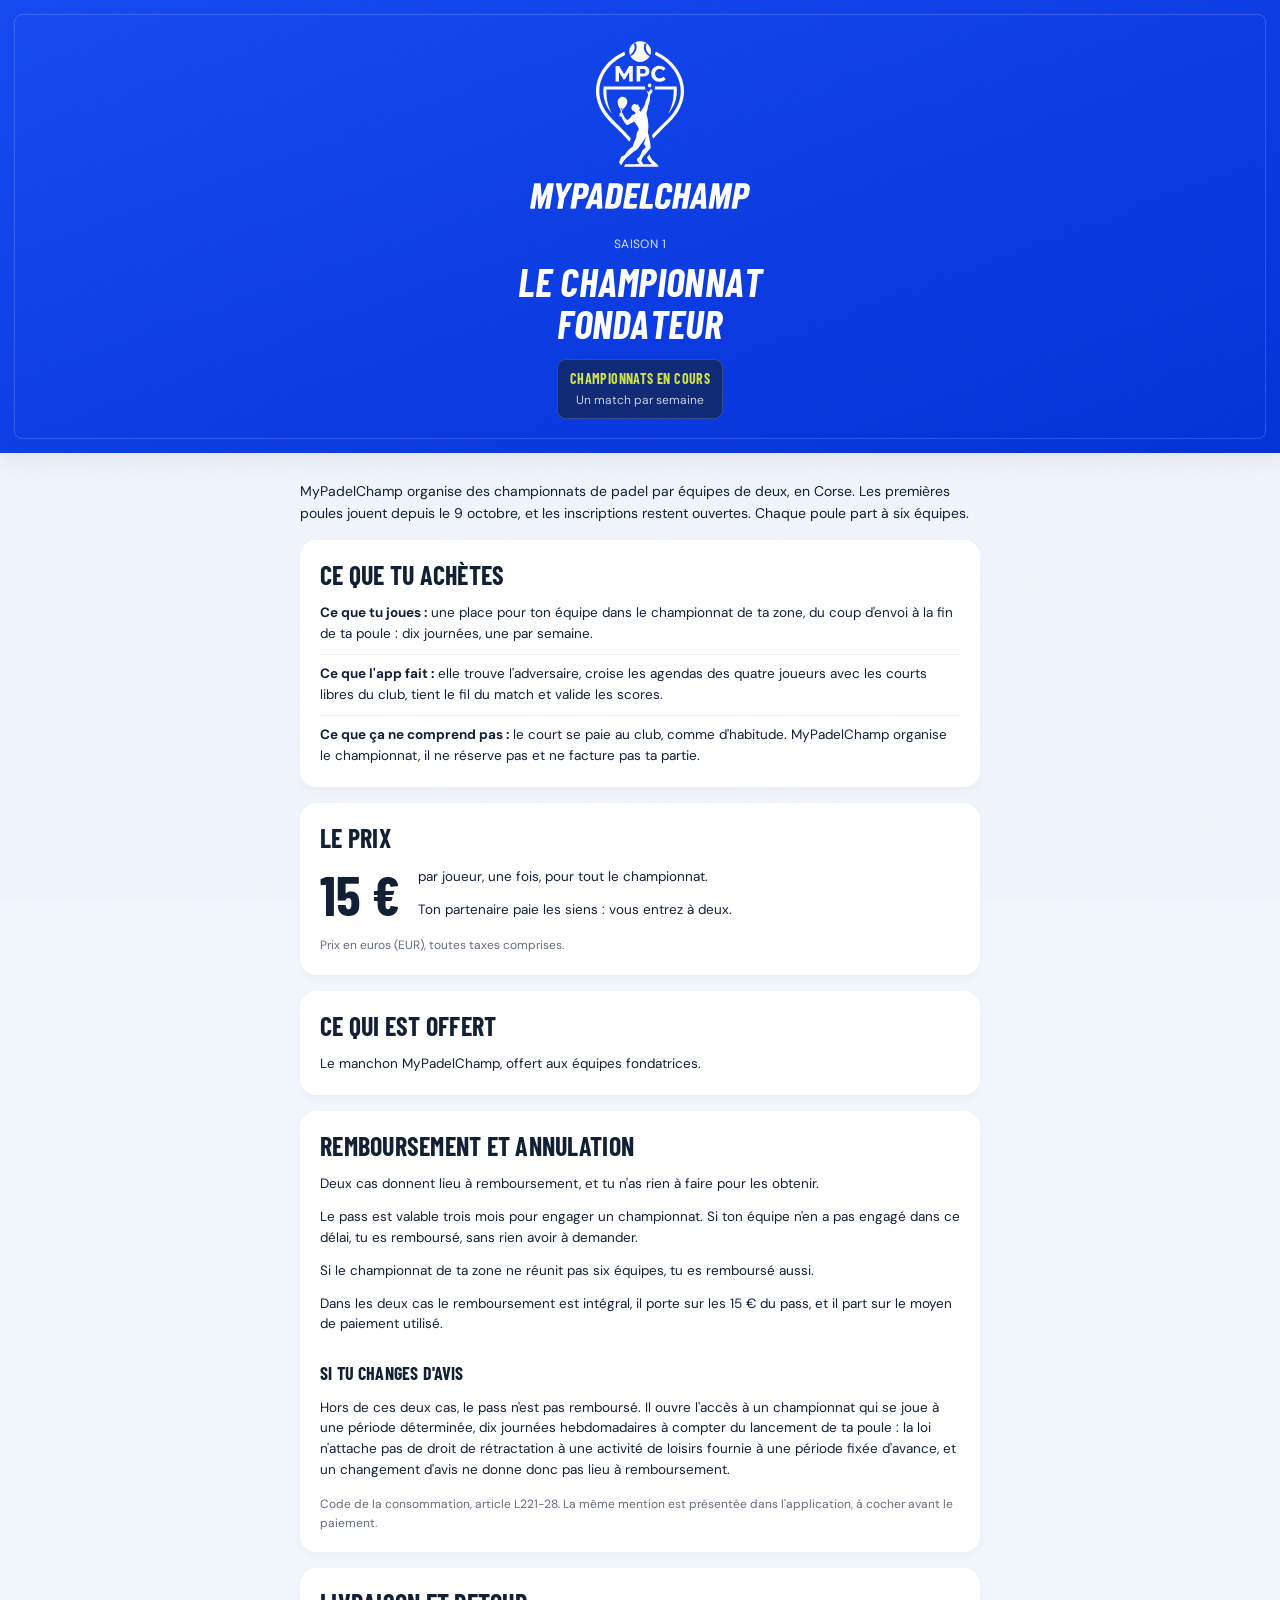
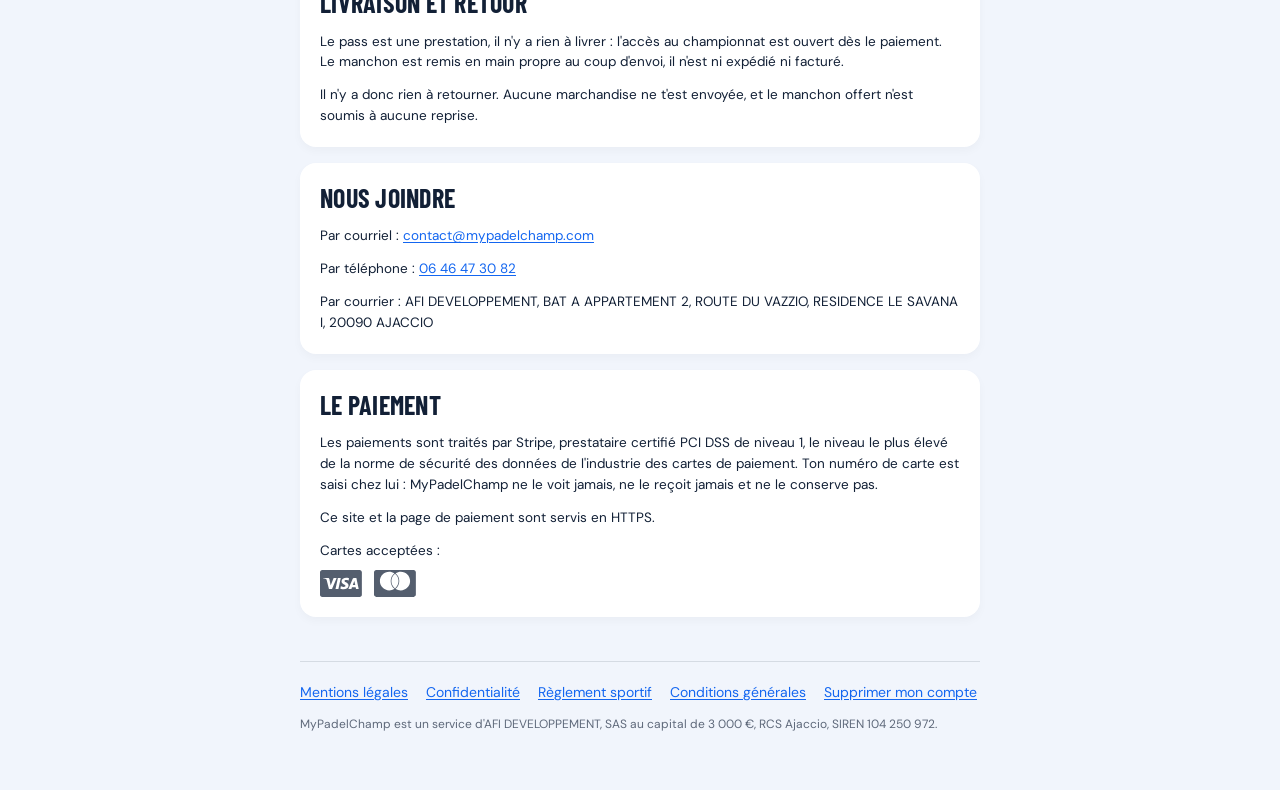
==== commit 8b24da18: "Mise a jour du site (source 9dd9516)" ====
--- a/index.html
+++ b/index.html
@@ -15,11 +15,10 @@
 
   TROIS CHOSES À NE PAS PERDRE DE VUE EN MODIFIANT CETTE PAGE.
 
-  1. La date du coup d'envoi est lue en base par l'application ; ici elle est écrite en dur.
-     Depuis le 12/10 la plaque ne la porte plus (« Championnats en cours ») : le 5 octobre est
-     passé. Ses trois occurrences restantes sont des conditions de vente (prix fondateur,
-     remboursement, rétractation) : elles se reprennent ensemble, alignées sur les conditions
-     générales et sur l'écran d'offre, ou pas du tout.
+  1. Depuis le 12/10, la page ne porte plus de date de coup d'envoi : le 5 octobre est passé,
+     les poules partent quand elles sont complètes. Le prix, la validité de trois mois, le
+     remboursement et la rétractation reprennent les conditions générales (cgu-cgv.html) :
+     ils se modifient ensemble, ou pas du tout.
   2. La politique d'annulation doit rester mot pour mot celle que le joueur coche avant de
      payer dans l'application. Deux textes qui divergent valent moins que pas de texte.
   3. Aucun chiffre qui ne puisse être prouvé : ni nombre d'inscrits, ni compte à rebours,
@@ -59,7 +58,7 @@
         <p>Ton partenaire paie les siens : vous entrez à deux.</p>
       </div>
     </div>
-    <p class="note">Prix en euros (EUR). Prix fondateur : il s'applique à toutes les équipes engagées avant le coup d'envoi du 5 octobre 2026.</p>
+    <p class="note">Prix en euros (EUR), toutes taxes comprises.</p>
   </section>
 
   <section class="carte">
@@ -70,11 +69,11 @@
   <section class="carte">
     <h2>Remboursement et annulation</h2>
     <p>Deux cas donnent lieu à remboursement, et tu n'as rien à faire pour les obtenir.</p>
-    <p>Si ton équipe n'est pas complète le 5 octobre 2026, tu es remboursé, sans rien avoir à demander.</p>
+    <p>Le pass est valable trois mois pour engager un championnat. Si ton équipe n'en a pas engagé dans ce délai, tu es remboursé, sans rien avoir à demander.</p>
     <p>Si le championnat de ta zone ne réunit pas six équipes, tu es remboursé aussi.</p>
     <p>Dans les deux cas le remboursement est intégral, il porte sur les 15 € du pass, et il part sur le moyen de paiement utilisé.</p>
     <h3>Si tu changes d'avis</h3>
-    <p>Hors de ces deux cas, le pass n'est pas remboursé. Il ouvre l'accès à un championnat qui se joue à une période déterminée, dix journées hebdomadaires à compter du coup d'envoi du 5 octobre 2026 : la loi n'attache pas de droit de rétractation à une activité de loisirs fournie à une période fixée d'avance, et un changement d'avis ne donne donc pas lieu à remboursement.</p>
+    <p>Hors de ces deux cas, le pass n'est pas remboursé. Il ouvre l'accès à un championnat qui se joue à une période déterminée, dix journées hebdomadaires à compter du lancement de ta poule : la loi n'attache pas de droit de rétractation à une activité de loisirs fournie à une période fixée d'avance, et un changement d'avis ne donne donc pas lieu à remboursement.</p>
     <p class="note">Code de la consommation, article L221-28. La même mention est présentée dans l'application, à cocher avant le paiement.</p>
   </section>
 
@@ -110,7 +109,7 @@
       <a href="cgu-cgv.html">Conditions générales</a>
       <a href="suppression-de-compte.html">Supprimer mon compte</a>
     </nav>
-    <p>MyPadelChamp est un service d'AFI DEVELOPPEMENT, SAS au capital de 3 000 €, RCS Ajaccio, SIREN 104 250 972. Les conditions générales de vente seront publiées avant le premier encaissement.</p>
+    <p>MyPadelChamp est un service d'AFI DEVELOPPEMENT, SAS au capital de 3 000 €, RCS Ajaccio, SIREN 104 250 972.</p>
   </footer>
 
 </main>
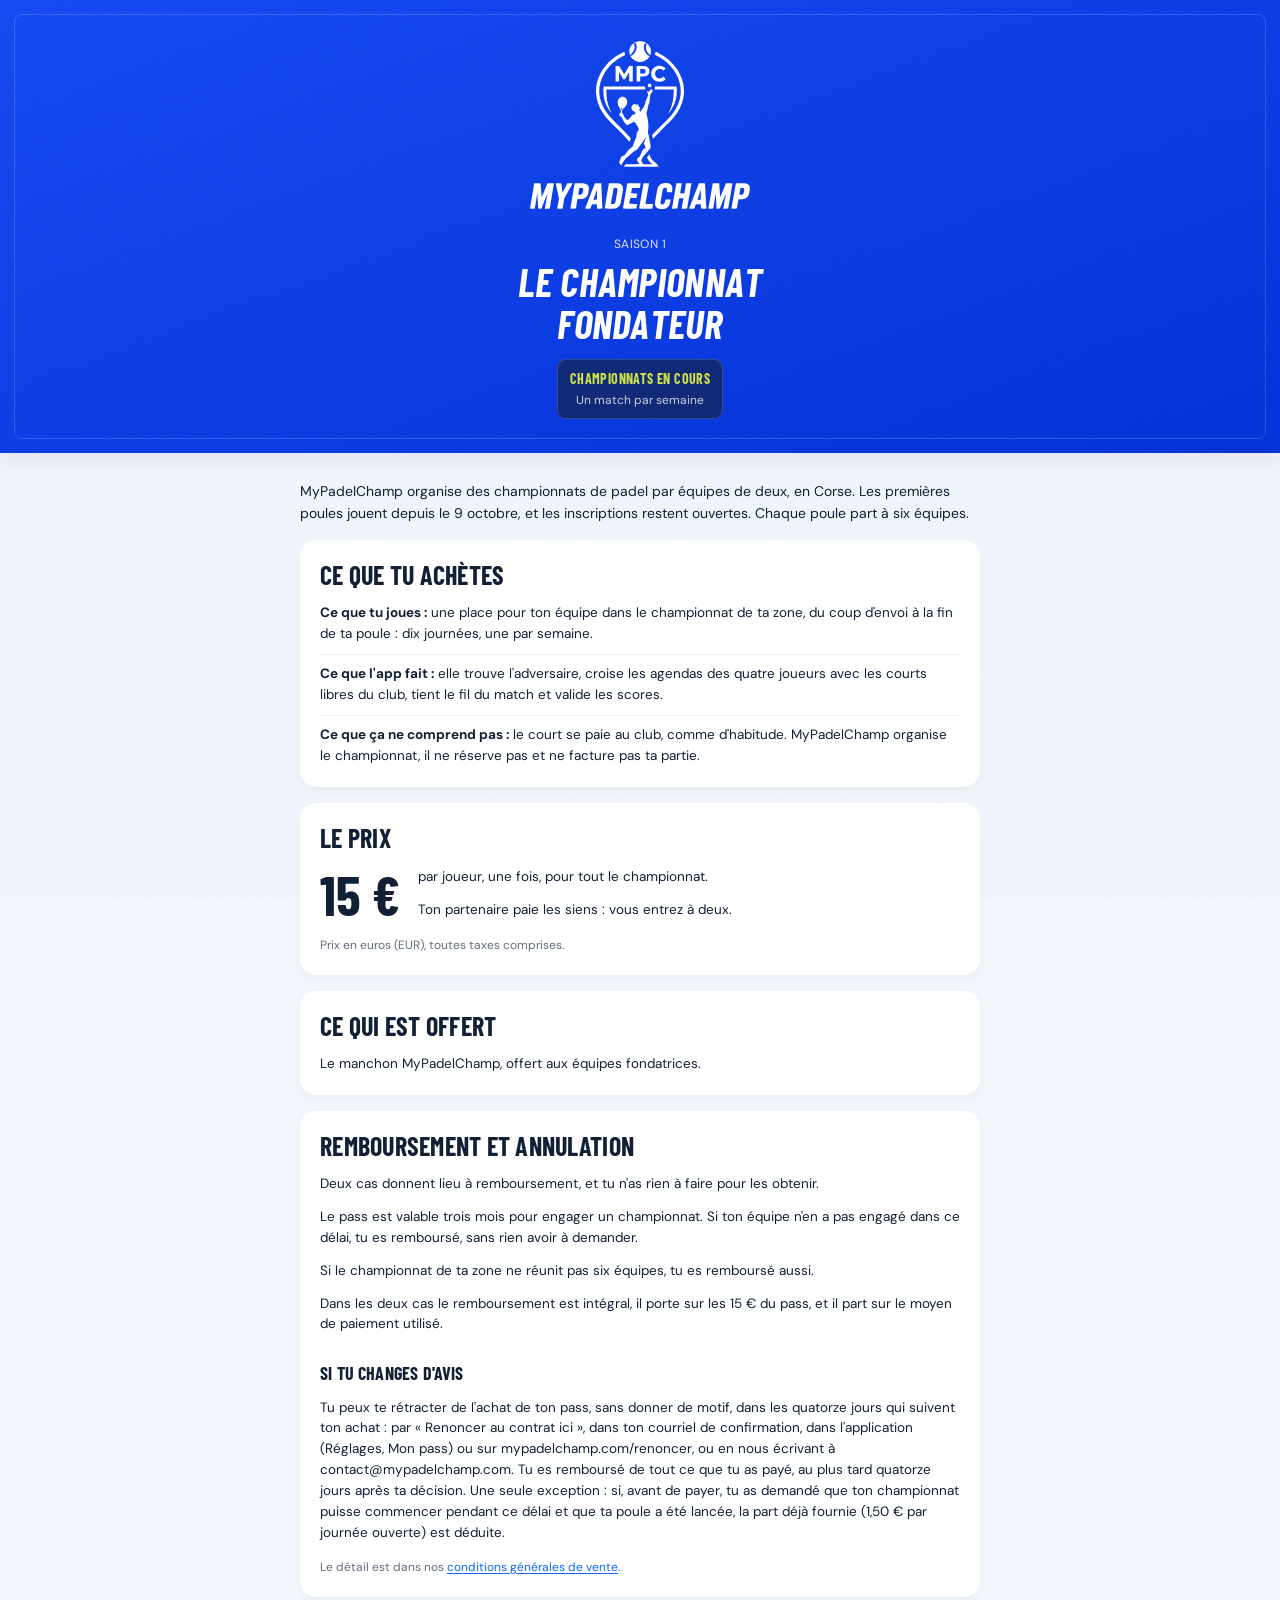
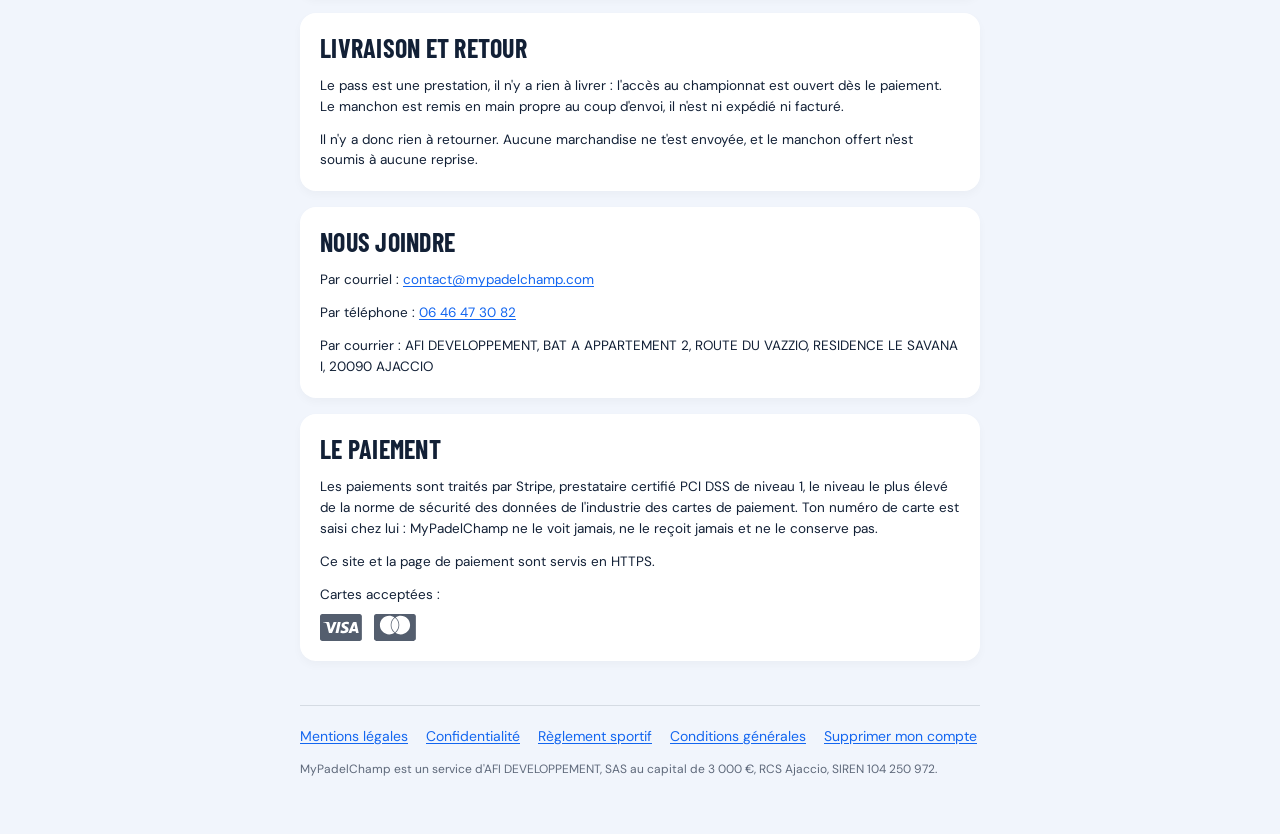
==== commit baa09806: "Mise a jour du site (source 188aa5d)" ====
--- a/index.html
+++ b/index.html
@@ -73,8 +73,8 @@
     <p>Si le championnat de ta zone ne réunit pas six équipes, tu es remboursé aussi.</p>
     <p>Dans les deux cas le remboursement est intégral, il porte sur les 15 € du pass, et il part sur le moyen de paiement utilisé.</p>
     <h3>Si tu changes d'avis</h3>
-    <p>Hors de ces deux cas, le pass n'est pas remboursé. Il ouvre l'accès à un championnat qui se joue à une période déterminée, dix journées hebdomadaires à compter du lancement de ta poule : la loi n'attache pas de droit de rétractation à une activité de loisirs fournie à une période fixée d'avance, et un changement d'avis ne donne donc pas lieu à remboursement.</p>
-    <p class="note">Code de la consommation, article L221-28. La même mention est présentée dans l'application, à cocher avant le paiement.</p>
+    <p>Tu peux te rétracter de l'achat de ton pass, sans donner de motif, dans les quatorze jours qui suivent ton achat : par « Renoncer au contrat ici », dans ton courriel de confirmation, dans l'application (Réglages, Mon pass) ou sur mypadelchamp.com/renoncer, ou en nous écrivant à contact@mypadelchamp.com. Tu es remboursé de tout ce que tu as payé, au plus tard quatorze jours après ta décision. Une seule exception : si, avant de payer, tu as demandé que ton championnat puisse commencer pendant ce délai et que ta poule a été lancée, la part déjà fournie (1,50 € par journée ouverte) est déduite.</p>
+    <p class="note">Le détail est dans nos <a href="cgu-cgv.html">conditions générales de vente</a>.</p>
   </section>
 
   <section class="carte">
--- a/styles.css
+++ b/styles.css
@@ -336,7 +336,7 @@
    le lien seul faisait 18 px de haut, la carte en fait 114. Précédent : les terrains de /app,
    liens de toute leur surface (`a.terrain`). */
 a.carte-lien { display: block; color: var(--texte); text-decoration: none; }
-a.carte-lien h2 { margin: 0; color: var(--primaire); }
+a.carte-lien h2, a.carte-lien h3 { margin: 0; color: var(--primaire); }
 a.carte-lien .note { margin-top: 8px; }
 a.carte-lien:focus-visible { outline: 3px solid var(--texte); outline-offset: 3px; }
 
@@ -667,3 +667,49 @@
 }
 
 .invitation { margin-bottom: 16px; }
+
+/* ===== La page /renoncer (S71b, planche G1 A validée le 25/10) =====
+   Le champ et le bouton sont ceux de l'app (`Input`, `Button` : 50 pt, rayon 12, dégradé de `theme.ts`) : le site
+   n'avait ni l'un ni l'autre. Portée limitée à la page, rien ne change ailleurs. Sans script, l'état « sans lien »
+   reste lisible et son formulaire se cache (il ne peut rien envoyer). */
+.avec-jeton [data-etat="sans_lien"] { display: none; }
+html:not(.js) .renoncer .recevoir { display: none; }
+.renoncer label { display: block; font-size: var(--t-caption); color: #5d6b81; margin: 14px 0 6px; }
+.renoncer .carte > label:first-child { margin-top: 0; }
+.renoncer .champ {
+  display: block;
+  width: 100%;
+  font: 15px 'DM Sans', system-ui, sans-serif;
+  color: var(--texte);
+  background: #ffffff;
+  border: 1px solid #dde5f0;
+  border-radius: 10px;
+  padding: 10px 14px;
+}
+.renoncer .champ:focus-visible { outline: 3px solid var(--primaire); outline-offset: 1px; }
+.renoncer .bouton {
+  display: block;
+  width: 100%;
+  height: 50px;
+  margin-top: 20px;
+  border: 0;
+  border-radius: 12px;
+  color: #ffffff;
+  font: 700 17px 'Barlow Condensed', system-ui, sans-serif;
+  letter-spacing: 0.5px;
+  text-transform: uppercase;
+  box-shadow: 0 4px 10px rgba(0, 0, 0, 0.06);
+  cursor: pointer;
+}
+.renoncer .bouton.primaire { background: linear-gradient(90deg, #1366f0, #0a4fe0); }
+.renoncer .bouton:disabled { opacity: 0.5; cursor: default; }
+.renoncer .bouton:focus-visible { outline: 3px solid var(--texte); outline-offset: 3px; }
+.renoncer .sous-bouton { margin-top: 10px; font-size: var(--t-caption); color: rgba(18, 32, 54, 0.66); }
+.renoncer .declaration { font-size: 15px; line-height: 1.5; margin: 0; }
+.renoncer .erreur { margin-top: 10px; font-size: var(--t-base); color: #e63946; }
+
+/* L'impression (S71b : le PDF des CGV joint à la confirmation d'achat) : sans le grain plein écran, qui se rastérise
+   à chaque page et faisait peser le PDF plus de cent mégaoctets. */
+@media print {
+  body::before { display: none; }
+}
